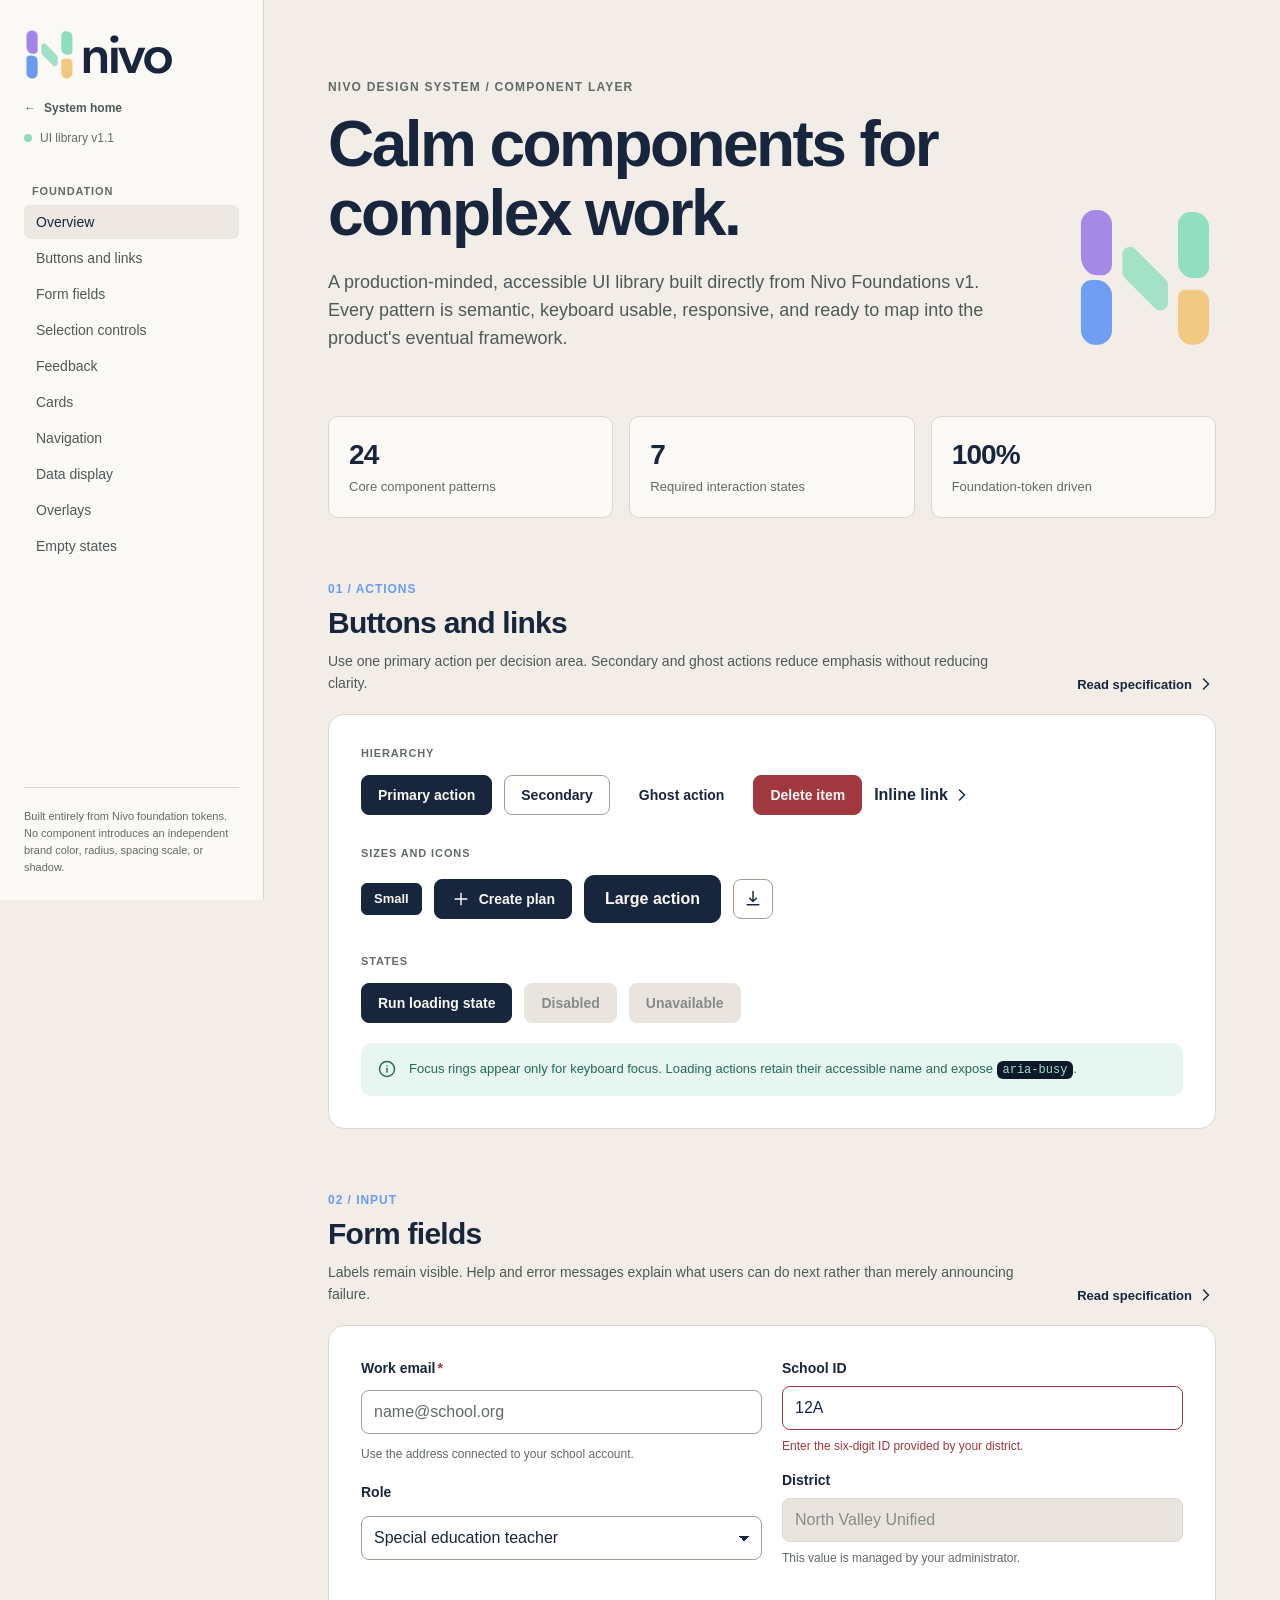
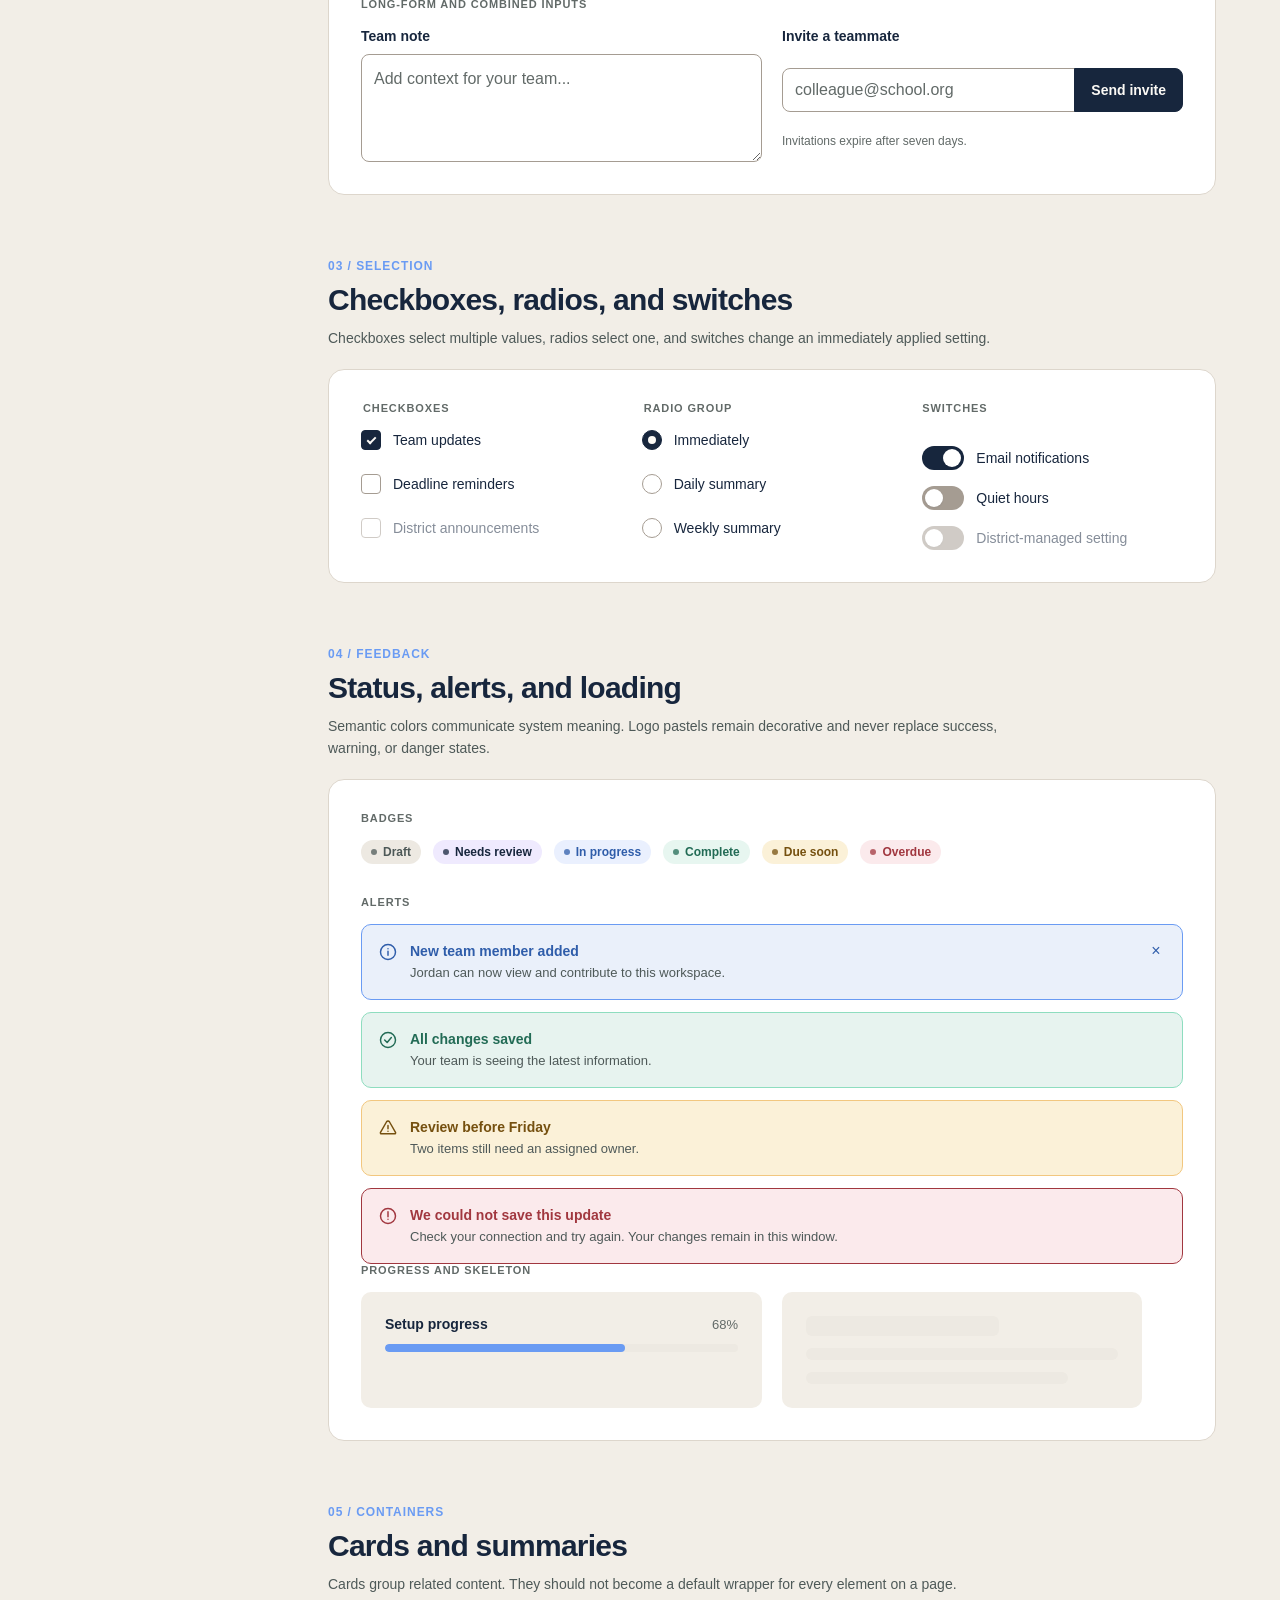
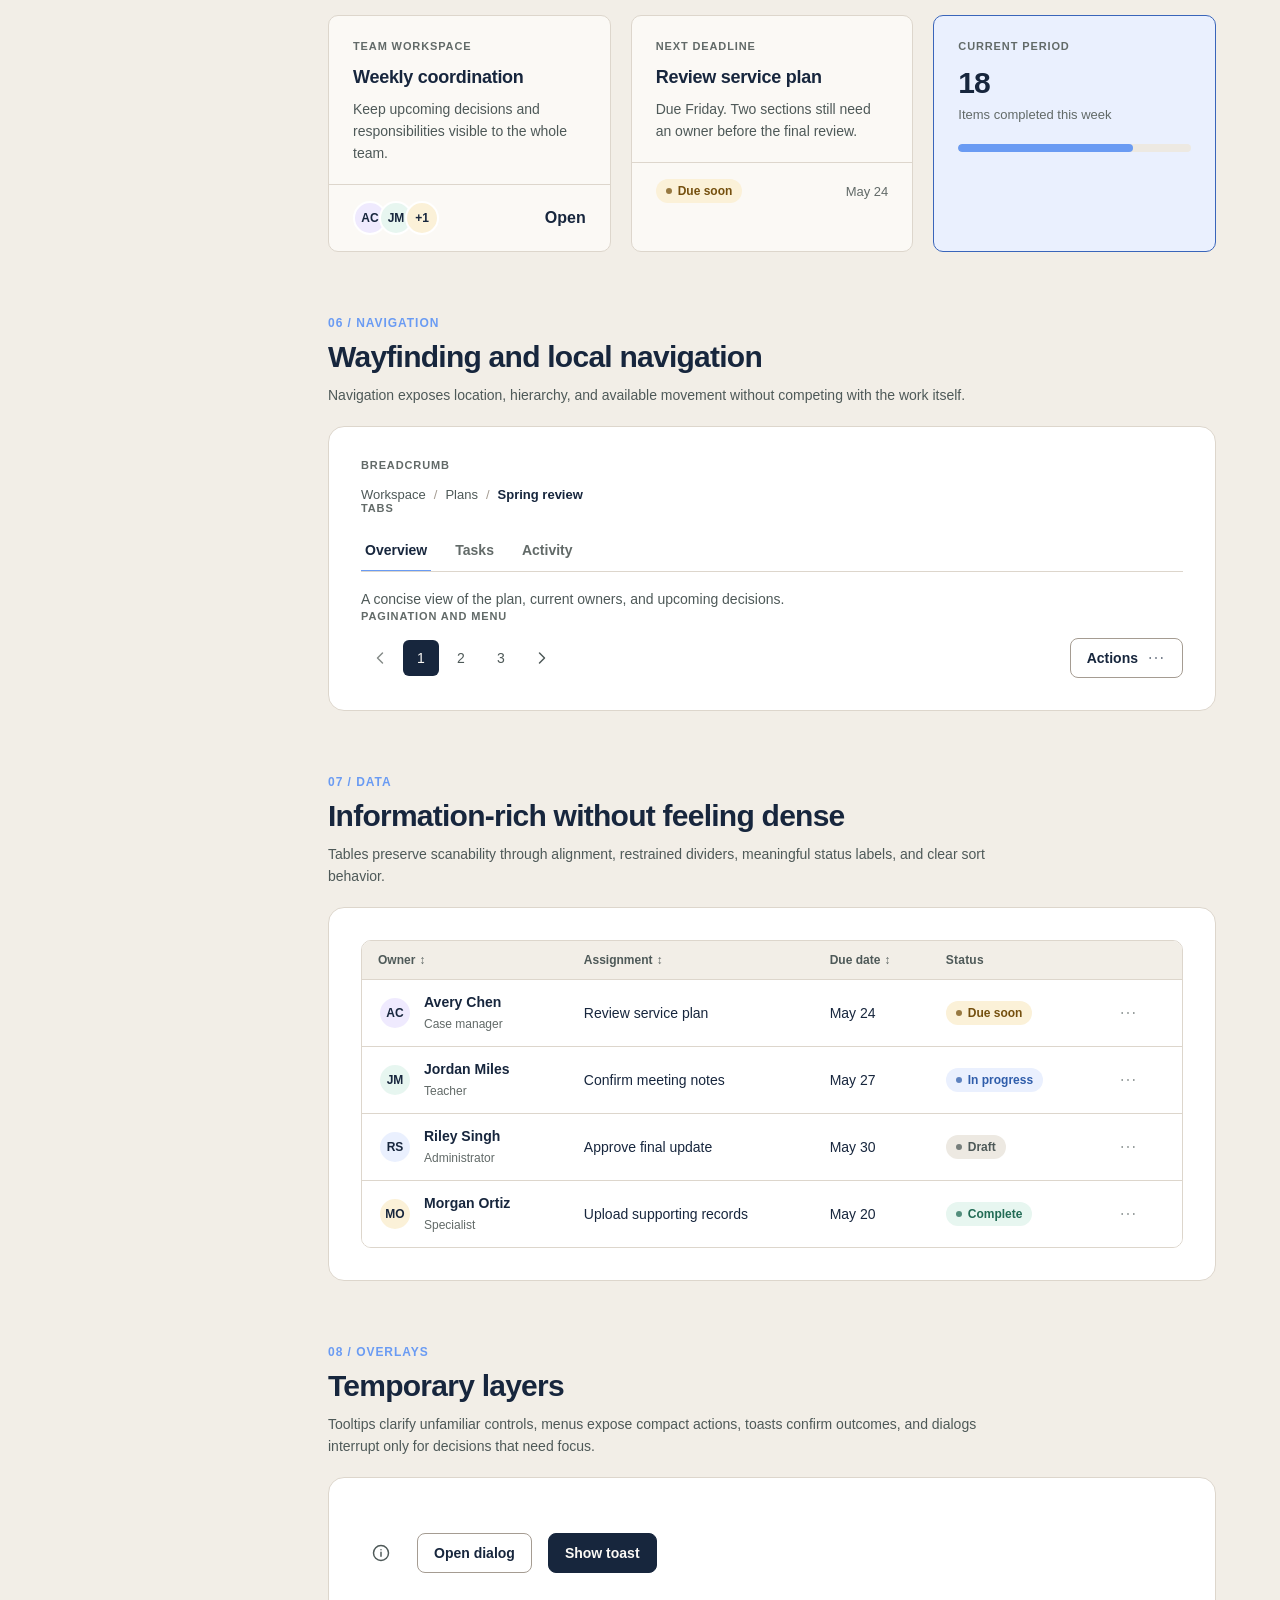
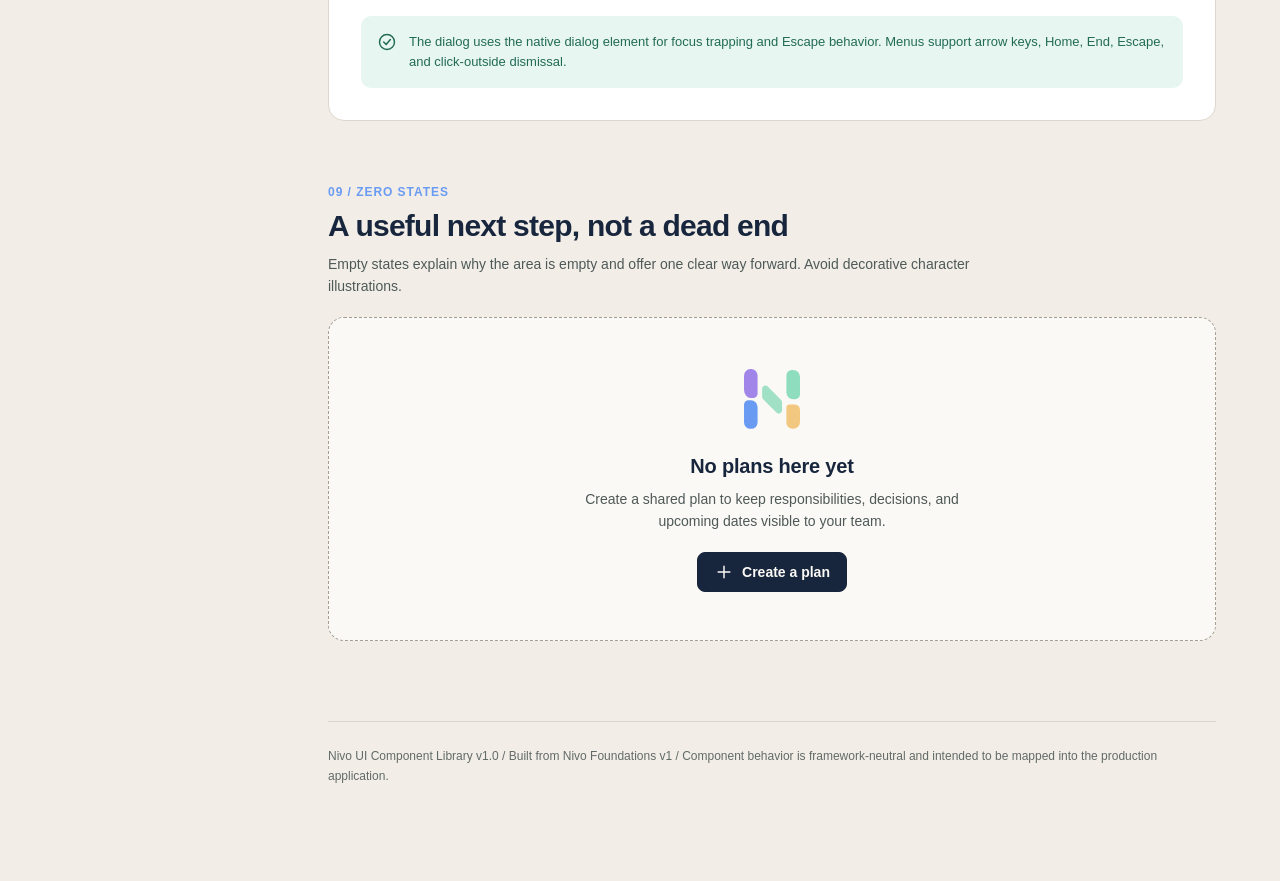
==== components/index.html @ 09515d45 "Launch Nivo design system v1.1" ====
<!doctype html>
<html lang="en">
<head>
  <meta charset="utf-8">
  <meta name="viewport" content="width=device-width, initial-scale=1">
  <meta name="description" content="Interactive Nivo UI component library built from the approved design-system foundations.">
  <title>Nivo UI Component Library v1.1</title>
  <link rel="stylesheet" href="../tokens/tokens.css">
  <link rel="stylesheet" href="nivo-components.css">
  <link rel="stylesheet" href="catalog.css">
</head>
<body>
  <a class="catalog-skip-link" href="#main-content">Skip to component catalog</a>

  <svg aria-hidden="true" width="0" height="0" style="position:absolute">
    <symbol id="icon-plus" viewBox="0 0 24 24"><path d="M12 5v14M5 12h14" fill="none" stroke="currentColor"/></symbol>
    <symbol id="icon-arrow-right" viewBox="0 0 24 24"><path d="m9 18 6-6-6-6" fill="none" stroke="currentColor"/></symbol>
    <symbol id="icon-check" viewBox="0 0 24 24"><path d="m5 12 4 4L19 6" fill="none" stroke="currentColor"/></symbol>
    <symbol id="icon-info" viewBox="0 0 24 24"><circle cx="12" cy="12" r="9" fill="none" stroke="currentColor"/><path d="M12 11v5M12 8h.01" fill="none" stroke="currentColor"/></symbol>
    <symbol id="icon-check-circle" viewBox="0 0 24 24"><circle cx="12" cy="12" r="9" fill="none" stroke="currentColor"/><path d="m8 12 3 3 5-6" fill="none" stroke="currentColor"/></symbol>
    <symbol id="icon-warning" viewBox="0 0 24 24"><path d="M10.3 4.5 3 17.2A1.2 1.2 0 0 0 4 19h16a1.2 1.2 0 0 0 1-1.8L13.7 4.5a2 2 0 0 0-3.4 0Z" fill="none" stroke="currentColor"/><path d="M12 9v4M12 16h.01" fill="none" stroke="currentColor"/></symbol>
    <symbol id="icon-danger" viewBox="0 0 24 24"><circle cx="12" cy="12" r="9" fill="none" stroke="currentColor"/><path d="M12 7v6M12 16h.01" fill="none" stroke="currentColor"/></symbol>
    <symbol id="icon-more" viewBox="0 0 24 24"><circle cx="5" cy="12" r="1" fill="currentColor"/><circle cx="12" cy="12" r="1" fill="currentColor"/><circle cx="19" cy="12" r="1" fill="currentColor"/></symbol>
    <symbol id="icon-left" viewBox="0 0 24 24"><path d="m15 18-6-6 6-6" fill="none" stroke="currentColor"/></symbol>
    <symbol id="icon-right" viewBox="0 0 24 24"><path d="m9 18 6-6-6-6" fill="none" stroke="currentColor"/></symbol>
    <symbol id="icon-download" viewBox="0 0 24 24"><path d="M12 3v12m0 0 4-4m-4 4-4-4M5 19h14" fill="none" stroke="currentColor"/></symbol>
  </svg>

  <div class="catalog-shell">
    <aside class="catalog-sidebar" aria-label="Component library navigation">
      <img class="catalog-logo" src="../brand/logo/nivo-logo-horizontal-color.svg" alt="Nivo">
      <a class="catalog-back" href="../index.html"><span aria-hidden="true">←</span> System home</a>
      <div class="catalog-version">UI library v1.1</div>

      <p class="catalog-nav-title">Foundation</p>
      <nav class="catalog-nav" aria-label="Catalog sections">
        <a href="#overview" aria-current="location">Overview</a>
        <a href="#buttons">Buttons and links</a>
        <a href="#forms">Form fields</a>
        <a href="#selection">Selection controls</a>
        <a href="#feedback">Feedback</a>
        <a href="#cards">Cards</a>
        <a href="#navigation">Navigation</a>
        <a href="#data">Data display</a>
        <a href="#overlays">Overlays</a>
        <a href="#empty-states">Empty states</a>
      </nav>

      <div class="catalog-sidebar-footer">
        Built entirely from Nivo foundation tokens. No component introduces an independent brand color, radius, spacing scale, or shadow.
      </div>
    </aside>

    <main class="catalog-main" id="main-content">
      <header class="catalog-hero" id="overview">
        <div>
          <p class="catalog-eyebrow">Nivo design system / Component layer</p>
          <h1 class="catalog-title">Calm components for complex work.</h1>
          <p class="catalog-lede">A production-minded, accessible UI library built directly from Nivo Foundations v1. Every pattern is semantic, keyboard usable, responsive, and ready to map into the product's eventual framework.</p>
        </div>
        <img class="catalog-hero-mark" src="../brand/logo/nivo-mark-color.svg" alt="">
      </header>

      <div class="catalog-summary" aria-label="Library summary">
        <div class="catalog-summary-card"><strong class="catalog-summary-value">24</strong><span class="catalog-summary-label">Core component patterns</span></div>
        <div class="catalog-summary-card"><strong class="catalog-summary-value">7</strong><span class="catalog-summary-label">Required interaction states</span></div>
        <div class="catalog-summary-card"><strong class="catalog-summary-value">100%</strong><span class="catalog-summary-label">Foundation-token driven</span></div>
      </div>

      <section class="catalog-section" id="buttons" aria-labelledby="buttons-title">
        <div class="catalog-section-header">
          <div>
            <p class="catalog-section-number">01 / ACTIONS</p>
            <h2 class="catalog-section-title" id="buttons-title">Buttons and links</h2>
            <p class="catalog-section-description">Use one primary action per decision area. Secondary and ghost actions reduce emphasis without reducing clarity.</p>
          </div>
          <a class="nivo-link catalog-spec-link" href="COMPONENTS.md#buttons">Read specification <svg aria-hidden="true"><use href="#icon-arrow-right"/></svg></a>
        </div>

        <div class="catalog-panel">
          <p class="catalog-demo-label">Hierarchy</p>
          <div class="catalog-row">
            <button class="nivo-button" type="button">Primary action</button>
            <button class="nivo-button nivo-button--secondary" type="button">Secondary</button>
            <button class="nivo-button nivo-button--ghost" type="button">Ghost action</button>
            <button class="nivo-button nivo-button--danger" type="button">Delete item</button>
            <a class="nivo-link" href="#buttons">Inline link <svg aria-hidden="true"><use href="#icon-arrow-right"/></svg></a>
          </div>

          <p class="catalog-demo-label">Sizes and icons</p>
          <div class="catalog-row">
            <button class="nivo-button nivo-button--sm" type="button">Small</button>
            <button class="nivo-button" type="button"><svg aria-hidden="true"><use href="#icon-plus"/></svg>Create plan</button>
            <button class="nivo-button nivo-button--lg" type="button">Large action</button>
            <button class="nivo-button nivo-button--secondary nivo-button--icon" type="button" aria-label="Download"><svg aria-hidden="true"><use href="#icon-download"/></svg></button>
          </div>

          <p class="catalog-demo-label">States</p>
          <div class="catalog-row">
            <button class="nivo-button" id="nivo-loading-demo" type="button">Run loading state</button>
            <button class="nivo-button" type="button" disabled>Disabled</button>
            <button class="nivo-button nivo-button--secondary" type="button" aria-disabled="true">Unavailable</button>
          </div>
          <div class="catalog-note">
            <svg aria-hidden="true"><use href="#icon-info"/></svg>
            <span>Focus rings appear only for keyboard focus. Loading actions retain their accessible name and expose <span class="catalog-code">aria-busy</span>.</span>
          </div>
        </div>
      </section>

      <section class="catalog-section" id="forms" aria-labelledby="forms-title">
        <div class="catalog-section-header">
          <div>
            <p class="catalog-section-number">02 / INPUT</p>
            <h2 class="catalog-section-title" id="forms-title">Form fields</h2>
            <p class="catalog-section-description">Labels remain visible. Help and error messages explain what users can do next rather than merely announcing failure.</p>
          </div>
          <a class="nivo-link catalog-spec-link" href="COMPONENTS.md#form-fields">Read specification <svg aria-hidden="true"><use href="#icon-arrow-right"/></svg></a>
        </div>

        <div class="catalog-panel">
          <div class="catalog-grid">
            <div class="catalog-stack catalog-form-sample">
              <div class="nivo-field">
                <label class="nivo-field__label" for="demo-email">Work email<span class="nivo-field__required" aria-hidden="true">*</span></label>
                <input class="nivo-input" id="demo-email" type="email" placeholder="name@school.org" aria-describedby="demo-email-help" required>
                <p class="nivo-field__help" id="demo-email-help">Use the address connected to your school account.</p>
              </div>
              <div class="nivo-field">
                <label class="nivo-field__label" for="demo-role">Role</label>
                <select class="nivo-select" id="demo-role">
                  <option>Special education teacher</option>
                  <option>Case manager</option>
                  <option>School administrator</option>
                </select>
              </div>
            </div>

            <div class="catalog-stack catalog-form-sample">
              <div class="nivo-field">
                <label class="nivo-field__label" for="demo-invalid">School ID</label>
                <input class="nivo-input" id="demo-invalid" value="12A" aria-invalid="true" aria-describedby="demo-invalid-error">
                <p class="nivo-field__error" id="demo-invalid-error">Enter the six-digit ID provided by your district.</p>
              </div>
              <div class="nivo-field">
                <label class="nivo-field__label" for="demo-disabled">District</label>
                <input class="nivo-input" id="demo-disabled" value="North Valley Unified" disabled>
                <p class="nivo-field__help">This value is managed by your administrator.</p>
              </div>
            </div>
          </div>

          <p class="catalog-demo-label">Long-form and combined inputs</p>
          <div class="catalog-grid">
            <div class="nivo-field">
              <label class="nivo-field__label" for="demo-notes">Team note</label>
              <textarea class="nivo-textarea" id="demo-notes" placeholder="Add context for your team..."></textarea>
            </div>
            <div class="nivo-field">
              <label class="nivo-field__label" for="demo-invite">Invite a teammate</label>
              <div class="nivo-input-group">
                <input class="nivo-input" id="demo-invite" type="email" placeholder="colleague@school.org">
                <button class="nivo-button" type="button">Send invite</button>
              </div>
              <p class="nivo-field__help">Invitations expire after seven days.</p>
            </div>
          </div>
        </div>
      </section>

      <section class="catalog-section" id="selection" aria-labelledby="selection-title">
        <div class="catalog-section-header">
          <div>
            <p class="catalog-section-number">03 / SELECTION</p>
            <h2 class="catalog-section-title" id="selection-title">Checkboxes, radios, and switches</h2>
            <p class="catalog-section-description">Checkboxes select multiple values, radios select one, and switches change an immediately applied setting.</p>
          </div>
        </div>

        <div class="catalog-panel">
          <div class="catalog-grid catalog-grid--three">
            <fieldset class="catalog-stack" style="border:0;padding:0;margin:0">
              <legend class="catalog-demo-label">Checkboxes</legend>
              <div class="nivo-choice-list">
                <label class="nivo-check"><input type="checkbox" checked><span class="nivo-check__control" aria-hidden="true"></span><span>Team updates</span></label>
                <label class="nivo-check"><input type="checkbox"><span class="nivo-check__control" aria-hidden="true"></span><span>Deadline reminders</span></label>
                <label class="nivo-check"><input type="checkbox" disabled><span class="nivo-check__control" aria-hidden="true"></span><span>District announcements</span></label>
              </div>
            </fieldset>
            <fieldset class="catalog-stack" style="border:0;padding:0;margin:0">
              <legend class="catalog-demo-label">Radio group</legend>
              <div class="nivo-choice-list">
                <label class="nivo-radio"><input type="radio" name="demo-frequency" checked><span class="nivo-radio__control" aria-hidden="true"></span><span>Immediately</span></label>
                <label class="nivo-radio"><input type="radio" name="demo-frequency"><span class="nivo-radio__control" aria-hidden="true"></span><span>Daily summary</span></label>
                <label class="nivo-radio"><input type="radio" name="demo-frequency"><span class="nivo-radio__control" aria-hidden="true"></span><span>Weekly summary</span></label>
              </div>
            </fieldset>
            <div class="catalog-stack">
              <p class="catalog-demo-label">Switches</p>
              <label class="nivo-switch"><input type="checkbox" checked><span class="nivo-switch__control" aria-hidden="true"></span><span>Email notifications</span></label>
              <label class="nivo-switch"><input type="checkbox"><span class="nivo-switch__control" aria-hidden="true"></span><span>Quiet hours</span></label>
              <label class="nivo-switch"><input type="checkbox" disabled><span class="nivo-switch__control" aria-hidden="true"></span><span>District-managed setting</span></label>
            </div>
          </div>
        </div>
      </section>

      <section class="catalog-section" id="feedback" aria-labelledby="feedback-title">
        <div class="catalog-section-header">
          <div>
            <p class="catalog-section-number">04 / FEEDBACK</p>
            <h2 class="catalog-section-title" id="feedback-title">Status, alerts, and loading</h2>
            <p class="catalog-section-description">Semantic colors communicate system meaning. Logo pastels remain decorative and never replace success, warning, or danger states.</p>
          </div>
        </div>

        <div class="catalog-panel">
          <p class="catalog-demo-label">Badges</p>
          <div class="catalog-row">
            <span class="nivo-badge">Draft</span>
            <span class="nivo-badge nivo-badge--lavender">Needs review</span>
            <span class="nivo-badge nivo-badge--blue">In progress</span>
            <span class="nivo-badge nivo-badge--mint">Complete</span>
            <span class="nivo-badge nivo-badge--yellow">Due soon</span>
            <span class="nivo-badge nivo-badge--danger">Overdue</span>
          </div>

          <p class="catalog-demo-label">Alerts</p>
          <div class="catalog-alerts">
            <div class="nivo-alert" data-dismissible-alert>
              <svg class="nivo-alert__icon" aria-hidden="true"><use href="#icon-info"/></svg>
              <div class="nivo-alert__content"><p class="nivo-alert__title">New team member added</p><p class="nivo-alert__message">Jordan can now view and contribute to this workspace.</p></div>
              <button class="nivo-alert-dismiss" type="button" aria-label="Dismiss information alert">×</button>
            </div>
            <div class="nivo-alert nivo-alert--success"><svg class="nivo-alert__icon" aria-hidden="true"><use href="#icon-check-circle"/></svg><div class="nivo-alert__content"><p class="nivo-alert__title">All changes saved</p><p class="nivo-alert__message">Your team is seeing the latest information.</p></div></div>
            <div class="nivo-alert nivo-alert--warning"><svg class="nivo-alert__icon" aria-hidden="true"><use href="#icon-warning"/></svg><div class="nivo-alert__content"><p class="nivo-alert__title">Review before Friday</p><p class="nivo-alert__message">Two items still need an assigned owner.</p></div></div>
            <div class="nivo-alert nivo-alert--danger"><svg class="nivo-alert__icon" aria-hidden="true"><use href="#icon-danger"/></svg><div class="nivo-alert__content"><p class="nivo-alert__title">We could not save this update</p><p class="nivo-alert__message">Check your connection and try again. Your changes remain in this window.</p></div></div>
          </div>

          <p class="catalog-demo-label">Progress and skeleton</p>
          <div class="catalog-grid">
            <div class="catalog-demo-surface">
              <div class="catalog-row" style="justify-content:space-between;margin-bottom:12px"><strong style="font-size:14px">Setup progress</strong><span style="font-size:13px;color:var(--nivo-text-muted)">68%</span></div>
              <div class="nivo-progress" role="progressbar" aria-label="Setup progress" aria-valuemin="0" aria-valuemax="100" aria-valuenow="68"><div class="nivo-progress__bar" style="width:68%"></div></div>
            </div>
            <div class="catalog-demo-surface catalog-loading-card" aria-label="Loading content" aria-busy="true">
              <span class="nivo-skeleton"></span><span class="nivo-skeleton"></span><span class="nivo-skeleton"></span>
            </div>
          </div>
        </div>
      </section>

      <section class="catalog-section" id="cards" aria-labelledby="cards-title">
        <div class="catalog-section-header">
          <div>
            <p class="catalog-section-number">05 / CONTAINERS</p>
            <h2 class="catalog-section-title" id="cards-title">Cards and summaries</h2>
            <p class="catalog-section-description">Cards group related content. They should not become a default wrapper for every element on a page.</p>
          </div>
        </div>

        <div class="catalog-grid catalog-grid--three">
          <article class="nivo-card">
            <p class="nivo-card__eyebrow">Team workspace</p>
            <h3 class="nivo-card__title">Weekly coordination</h3>
            <p class="nivo-card__body">Keep upcoming decisions and responsibilities visible to the whole team.</p>
            <div class="nivo-card__footer"><div class="nivo-avatar-group" aria-label="Three team members"><span class="nivo-avatar">AC</span><span class="nivo-avatar" style="background:var(--nivo-brand-mint-soft)">JM</span><span class="nivo-avatar" style="background:var(--nivo-brand-yellow-soft)">+1</span></div><a class="nivo-link" href="#cards">Open</a></div>
          </article>
          <a class="nivo-card nivo-card--interactive catalog-card-link" href="#cards">
            <p class="nivo-card__eyebrow">Next deadline</p>
            <h3 class="nivo-card__title">Review service plan</h3>
            <p class="nivo-card__body">Due Friday. Two sections still need an owner before the final review.</p>
            <div class="nivo-card__footer"><span class="nivo-badge nivo-badge--yellow">Due soon</span><span style="font-size:13px;color:var(--nivo-text-muted)">May 24</span></div>
          </a>
          <article class="nivo-card nivo-card--selected">
            <p class="nivo-card__eyebrow">Current period</p>
            <div class="nivo-stat"><strong class="nivo-stat__value">18</strong><span class="nivo-stat__label">Items completed this week</span></div>
            <div style="margin-top:20px"><div class="nivo-progress" role="progressbar" aria-label="Weekly completion" aria-valuemin="0" aria-valuemax="24" aria-valuenow="18"><div class="nivo-progress__bar" style="width:75%"></div></div></div>
          </article>
        </div>
      </section>

      <section class="catalog-section" id="navigation" aria-labelledby="navigation-title">
        <div class="catalog-section-header">
          <div>
            <p class="catalog-section-number">06 / NAVIGATION</p>
            <h2 class="catalog-section-title" id="navigation-title">Wayfinding and local navigation</h2>
            <p class="catalog-section-description">Navigation exposes location, hierarchy, and available movement without competing with the work itself.</p>
          </div>
        </div>

        <div class="catalog-panel">
          <p class="catalog-demo-label">Breadcrumb</p>
          <nav aria-label="Breadcrumb">
            <ol class="nivo-breadcrumb"><li><a href="#navigation">Workspace</a></li><li class="nivo-breadcrumb__separator" aria-hidden="true">/</li><li><a href="#navigation">Plans</a></li><li class="nivo-breadcrumb__separator" aria-hidden="true">/</li><li aria-current="page">Spring review</li></ol>
          </nav>

          <p class="catalog-demo-label">Tabs</p>
          <div class="nivo-tabs" role="tablist" aria-label="Plan sections">
            <button class="nivo-tab" id="tab-overview" role="tab" aria-selected="true" aria-controls="panel-overview">Overview</button>
            <button class="nivo-tab" id="tab-tasks" role="tab" aria-selected="false" aria-controls="panel-tasks" tabindex="-1">Tasks</button>
            <button class="nivo-tab" id="tab-activity" role="tab" aria-selected="false" aria-controls="panel-activity" tabindex="-1">Activity</button>
          </div>
          <div class="nivo-tab-panel" id="panel-overview" role="tabpanel" aria-labelledby="tab-overview"><p class="catalog-tab-content">A concise view of the plan, current owners, and upcoming decisions.</p></div>
          <div class="nivo-tab-panel" id="panel-tasks" role="tabpanel" aria-labelledby="tab-tasks" hidden><p class="catalog-tab-content">Assigned work remains available without crowding the overview.</p></div>
          <div class="nivo-tab-panel" id="panel-activity" role="tabpanel" aria-labelledby="tab-activity" hidden><p class="catalog-tab-content">Recent changes appear in a readable chronological stream.</p></div>

          <p class="catalog-demo-label">Pagination and menu</p>
          <div class="catalog-row" style="justify-content:space-between">
            <nav class="nivo-pagination" aria-label="Results pages">
              <button class="nivo-page-button" type="button" aria-label="Previous page" disabled><svg width="18" height="18" aria-hidden="true"><use href="#icon-left"/></svg></button>
              <button class="nivo-page-button" type="button" data-page="1" aria-current="page">1</button>
              <button class="nivo-page-button" type="button" data-page="2">2</button>
              <button class="nivo-page-button" type="button" data-page="3">3</button>
              <button class="nivo-page-button" type="button" aria-label="Next page"><svg width="18" height="18" aria-hidden="true"><use href="#icon-right"/></svg></button>
            </nav>
            <div class="nivo-dropdown" data-dropdown>
              <button class="nivo-button nivo-button--secondary" type="button" data-dropdown-trigger aria-haspopup="menu" aria-expanded="false">Actions <svg aria-hidden="true"><use href="#icon-more"/></svg></button>
              <div class="nivo-menu" role="menu" hidden>
                <button class="nivo-menu-item" type="button" role="menuitem">Duplicate plan</button>
                <button class="nivo-menu-item" type="button" role="menuitem">Export summary</button>
                <div class="nivo-menu-separator" role="separator"></div>
                <button class="nivo-menu-item nivo-menu-item--danger" type="button" role="menuitem">Archive plan</button>
              </div>
            </div>
          </div>
        </div>
      </section>

      <section class="catalog-section" id="data" aria-labelledby="data-title">
        <div class="catalog-section-header">
          <div>
            <p class="catalog-section-number">07 / DATA</p>
            <h2 class="catalog-section-title" id="data-title">Information-rich without feeling dense</h2>
            <p class="catalog-section-description">Tables preserve scanability through alignment, restrained dividers, meaningful status labels, and clear sort behavior.</p>
          </div>
        </div>

        <div class="catalog-panel">
          <div class="nivo-table-wrap">
            <table class="nivo-table">
              <caption class="catalog-visually-hidden">Team assignments and due dates</caption>
              <thead><tr><th scope="col" aria-sort="none"><button class="nivo-sort-button" type="button">Owner</button></th><th scope="col" aria-sort="none"><button class="nivo-sort-button" type="button">Assignment</button></th><th scope="col" aria-sort="none"><button class="nivo-sort-button" type="button">Due date</button></th><th scope="col">Status</th><th scope="col"><span class="catalog-visually-hidden">Actions</span></th></tr></thead>
              <tbody>
                <tr><td><div class="catalog-table-person"><span class="nivo-avatar">AC</span><span><span class="catalog-person-name">Avery Chen</span><span class="catalog-person-meta">Case manager</span></span></div></td><td>Review service plan</td><td data-sort-value="2026-05-24">May 24</td><td><span class="nivo-badge nivo-badge--yellow">Due soon</span></td><td><button class="nivo-icon-button" type="button" aria-label="Actions for Avery Chen"><svg aria-hidden="true"><use href="#icon-more"/></svg></button></td></tr>
                <tr><td><div class="catalog-table-person"><span class="nivo-avatar" style="background:var(--nivo-brand-mint-soft)">JM</span><span><span class="catalog-person-name">Jordan Miles</span><span class="catalog-person-meta">Teacher</span></span></div></td><td>Confirm meeting notes</td><td data-sort-value="2026-05-27">May 27</td><td><span class="nivo-badge nivo-badge--blue">In progress</span></td><td><button class="nivo-icon-button" type="button" aria-label="Actions for Jordan Miles"><svg aria-hidden="true"><use href="#icon-more"/></svg></button></td></tr>
                <tr><td><div class="catalog-table-person"><span class="nivo-avatar" style="background:var(--nivo-brand-blue-soft)">RS</span><span><span class="catalog-person-name">Riley Singh</span><span class="catalog-person-meta">Administrator</span></span></div></td><td>Approve final update</td><td data-sort-value="2026-05-30">May 30</td><td><span class="nivo-badge">Draft</span></td><td><button class="nivo-icon-button" type="button" aria-label="Actions for Riley Singh"><svg aria-hidden="true"><use href="#icon-more"/></svg></button></td></tr>
                <tr><td><div class="catalog-table-person"><span class="nivo-avatar" style="background:var(--nivo-brand-yellow-soft)">MO</span><span><span class="catalog-person-name">Morgan Ortiz</span><span class="catalog-person-meta">Specialist</span></span></div></td><td>Upload supporting records</td><td data-sort-value="2026-05-20">May 20</td><td><span class="nivo-badge nivo-badge--mint">Complete</span></td><td><button class="nivo-icon-button" type="button" aria-label="Actions for Morgan Ortiz"><svg aria-hidden="true"><use href="#icon-more"/></svg></button></td></tr>
              </tbody>
            </table>
          </div>
        </div>
      </section>

      <section class="catalog-section" id="overlays" aria-labelledby="overlays-title">
        <div class="catalog-section-header">
          <div>
            <p class="catalog-section-number">08 / OVERLAYS</p>
            <h2 class="catalog-section-title" id="overlays-title">Temporary layers</h2>
            <p class="catalog-section-description">Tooltips clarify unfamiliar controls, menus expose compact actions, toasts confirm outcomes, and dialogs interrupt only for decisions that need focus.</p>
          </div>
        </div>

        <div class="catalog-panel">
          <div class="catalog-overlay-demo">
            <button class="nivo-icon-button nivo-tooltip-trigger" type="button" data-tooltip="More information" aria-label="More information"><svg aria-hidden="true"><use href="#icon-info"/></svg></button>
            <button class="nivo-button nivo-button--secondary" type="button" data-open-dialog="nivo-demo-dialog">Open dialog</button>
            <button class="nivo-button" type="button" data-show-toast>Show toast</button>
          </div>
          <div class="catalog-note">
            <svg aria-hidden="true"><use href="#icon-check-circle"/></svg>
            <span>The dialog uses the native dialog element for focus trapping and Escape behavior. Menus support arrow keys, Home, End, Escape, and click-outside dismissal.</span>
          </div>
        </div>
      </section>

      <section class="catalog-section" id="empty-states" aria-labelledby="empty-title">
        <div class="catalog-section-header">
          <div>
            <p class="catalog-section-number">09 / ZERO STATES</p>
            <h2 class="catalog-section-title" id="empty-title">A useful next step, not a dead end</h2>
            <p class="catalog-section-description">Empty states explain why the area is empty and offer one clear way forward. Avoid decorative character illustrations.</p>
          </div>
        </div>

        <div class="nivo-empty-state">
          <img class="nivo-empty-state__mark" src="../brand/logo/nivo-mark-color.svg" alt="">
          <h3 class="nivo-empty-state__title">No plans here yet</h3>
          <p class="nivo-empty-state__body">Create a shared plan to keep responsibilities, decisions, and upcoming dates visible to your team.</p>
          <button class="nivo-button" type="button"><svg aria-hidden="true"><use href="#icon-plus"/></svg>Create a plan</button>
        </div>
      </section>

      <footer class="catalog-footer">
        Nivo UI Component Library v1.0 / Built from Nivo Foundations v1 / Component behavior is framework-neutral and intended to be mapped into the production application.
      </footer>
    </main>
  </div>

  <dialog class="nivo-dialog" id="nivo-demo-dialog" aria-labelledby="demo-dialog-title">
    <div class="nivo-dialog__header">
      <h2 class="nivo-dialog__title" id="demo-dialog-title">Confirm team access</h2>
      <button class="nivo-dialog-close" type="button" data-close-dialog aria-label="Close dialog">×</button>
    </div>
    <div class="nivo-dialog__body"><p>Jordan will be able to view this workspace, contribute updates, and receive team notifications.</p></div>
    <div class="nivo-dialog__footer"><button class="nivo-button nivo-button--ghost" type="button" data-close-dialog>Cancel</button><button class="nivo-button" type="button" value="confirm" data-close-dialog>Confirm access</button></div>
  </dialog>

  <div class="nivo-toast-region" aria-live="polite" aria-atomic="true"></div>
  <script src="nivo-components.js" defer></script>
</body>
</html>
---- tokens/tokens.css ----
:root {
  --nivo-brand-navy: #17263d;
  --nivo-brand-lavender: #a285e8;
  --nivo-brand-lavender-soft: #efeafe;
  --nivo-brand-blue: #6a9bf3;
  --nivo-brand-blue-soft: #eaf0fe;
  --nivo-brand-mint-diagonal: #a0e1c6;
  --nivo-brand-mint-right: #8eddbf;
  --nivo-brand-mint-soft: #e7f6f0;
  --nivo-brand-yellow: #f2c77f;
  --nivo-brand-yellow-soft: #fbf1d8;

  --nivo-background-canvas: #f2eee7;
  --nivo-background-canvas-strong: #ede9e2;
  --nivo-surface-base: #fbf9f5;
  --nivo-surface-elevated: #ffffff;
  --nivo-surface-disabled: #e9e4dd;

  --nivo-text-primary: #17263d;
  --nivo-text-secondary: #4e5958;
  --nivo-text-muted: #626a68;
  --nivo-text-inverse: #fbf9f5;
  --nivo-text-disabled: #858b88;

  --nivo-border-subtle: #ddd6cc;
  --nivo-border-strong: #a59c92;
  --nivo-overlay-backdrop: rgba(13, 24, 40, 0.48);

  --nivo-interactive-primary: #17263d;
  --nivo-interactive-primary-hover: #223753;
  --nivo-interactive-primary-pressed: #0d1828;
  --nivo-focus-ring: #3a65ba;

  --nivo-success: #226b55;
  --nivo-success-background: #e7f3ef;
  --nivo-warning: #75500f;
  --nivo-warning-background: #fbf1d8;
  --nivo-danger: #a1373f;
  --nivo-danger-background: #fbeaec;
  --nivo-info: #2f5daa;
  --nivo-info-background: #eaf0fa;

  --nivo-font-sans: Inter, "Avenir Next", Avenir, Helvetica, Arial, sans-serif;
  --nivo-weight-regular: 400;
  --nivo-weight-medium: 500;
  --nivo-weight-semibold: 600;

  --nivo-space-0: 0;
  --nivo-space-1: 4px;
  --nivo-space-2: 8px;
  --nivo-space-3: 12px;
  --nivo-space-4: 16px;
  --nivo-space-5: 20px;
  --nivo-space-6: 24px;
  --nivo-space-8: 32px;
  --nivo-space-10: 40px;
  --nivo-space-12: 48px;
  --nivo-space-16: 64px;
  --nivo-space-20: 80px;
  --nivo-space-24: 96px;
  --nivo-space-32: 128px;

  --nivo-radius-xs: 4px;
  --nivo-radius-sm: 6px;
  --nivo-radius-md: 8px;
  --nivo-radius-lg: 10px;
  --nivo-radius-xl: 16px;
  --nivo-radius-2xl: 24px;
  --nivo-radius-pill: 999px;

  --nivo-shadow-sm: 0 1px 2px rgba(23, 38, 61, 0.08);
  --nivo-shadow-md: 0 8px 24px rgba(23, 38, 61, 0.1);
  --nivo-shadow-lg: 0 18px 48px rgba(23, 38, 61, 0.12);

  --nivo-duration-fast: 120ms;
  --nivo-duration-standard: 180ms;
  --nivo-duration-deliberate: 280ms;
  --nivo-easing-standard: cubic-bezier(0.2, 0, 0, 1);
  --nivo-easing-entrance: cubic-bezier(0.16, 1, 0.3, 1);
}
---- components/nivo-components.css ----
/* Nivo UI Components v1
   Requires ../tokens/tokens.css. Component styles contain no independent brand palette. */

*,
*::before,
*::after {
  box-sizing: border-box;
}

.nivo-button,
.nivo-input,
.nivo-select,
.nivo-textarea,
.nivo-checkbox,
.nivo-radio,
.nivo-switch,
.nivo-tabs,
.nivo-menu,
.nivo-dialog {
  font-family: var(--nivo-font-sans);
}

.nivo-button {
  --button-height: 40px;
  appearance: none;
  align-items: center;
  background: var(--nivo-interactive-primary);
  border: 1px solid var(--nivo-interactive-primary);
  border-radius: var(--nivo-radius-md);
  color: var(--nivo-text-inverse);
  cursor: pointer;
  display: inline-flex;
  font-size: 14px;
  font-weight: var(--nivo-weight-semibold);
  gap: var(--nivo-space-2);
  height: var(--button-height);
  justify-content: center;
  line-height: 20px;
  padding: 0 var(--nivo-space-4);
  text-decoration: none;
  transition: background var(--nivo-duration-fast) var(--nivo-easing-standard),
    border-color var(--nivo-duration-fast) var(--nivo-easing-standard),
    box-shadow var(--nivo-duration-fast) var(--nivo-easing-standard),
    transform var(--nivo-duration-fast) var(--nivo-easing-standard);
  user-select: none;
  white-space: nowrap;
}

.nivo-button:hover:not(:disabled, [aria-disabled="true"]) {
  background: var(--nivo-interactive-primary-hover);
  border-color: var(--nivo-interactive-primary-hover);
}

.nivo-button:active:not(:disabled, [aria-disabled="true"]) {
  background: var(--nivo-interactive-primary-pressed);
  border-color: var(--nivo-interactive-primary-pressed);
  transform: translateY(1px);
}

.nivo-button:focus-visible,
.nivo-icon-button:focus-visible,
.nivo-page-button:focus-visible,
.nivo-tab:focus-visible,
.nivo-menu-item:focus-visible,
.nivo-link:focus-visible,
.nivo-alert-dismiss:focus-visible,
.nivo-dialog-close:focus-visible {
  outline: 2px solid var(--nivo-focus-ring);
  outline-offset: 2px;
}

.nivo-button:disabled,
.nivo-button[aria-disabled="true"] {
  background: var(--nivo-surface-disabled);
  border-color: var(--nivo-surface-disabled);
  color: var(--nivo-text-disabled);
  cursor: not-allowed;
  transform: none;
}

.nivo-button--secondary {
  background: var(--nivo-surface-elevated);
  border-color: var(--nivo-border-strong);
  color: var(--nivo-text-primary);
}

.nivo-button--secondary:hover:not(:disabled, [aria-disabled="true"]) {
  background: var(--nivo-background-canvas);
  border-color: var(--nivo-text-secondary);
}

.nivo-button--secondary:active:not(:disabled, [aria-disabled="true"]) {
  background: var(--nivo-background-canvas-strong);
  border-color: var(--nivo-text-primary);
}

.nivo-button--ghost {
  background: transparent;
  border-color: transparent;
  color: var(--nivo-text-primary);
}

.nivo-button--ghost:hover:not(:disabled, [aria-disabled="true"]) {
  background: var(--nivo-background-canvas-strong);
  border-color: transparent;
}

.nivo-button--ghost:active:not(:disabled, [aria-disabled="true"]) {
  background: var(--nivo-border-subtle);
  border-color: transparent;
}

.nivo-button--danger {
  background: var(--nivo-danger);
  border-color: var(--nivo-danger);
}

.nivo-button--danger:hover:not(:disabled, [aria-disabled="true"]) {
  filter: brightness(0.9);
}

.nivo-button--sm {
  --button-height: 32px;
  border-radius: var(--nivo-radius-sm);
  font-size: 13px;
  padding-inline: var(--nivo-space-3);
}

.nivo-button--lg {
  --button-height: 48px;
  border-radius: var(--nivo-radius-lg);
  font-size: 16px;
  padding-inline: var(--nivo-space-5);
}

.nivo-button--icon,
.nivo-icon-button {
  padding: 0;
  width: var(--button-height, 40px);
}

.nivo-icon-button {
  align-items: center;
  appearance: none;
  background: transparent;
  border: 1px solid transparent;
  border-radius: var(--nivo-radius-md);
  color: var(--nivo-text-secondary);
  cursor: pointer;
  display: inline-flex;
  height: 40px;
  justify-content: center;
  transition: background var(--nivo-duration-fast) var(--nivo-easing-standard),
    color var(--nivo-duration-fast) var(--nivo-easing-standard);
  width: 40px;
}

.nivo-icon-button:hover {
  background: var(--nivo-background-canvas-strong);
  color: var(--nivo-text-primary);
}

.nivo-button svg,
.nivo-icon-button svg,
.nivo-link svg,
.nivo-page-button svg {
  flex: none;
  height: 20px;
  stroke-linecap: round;
  stroke-linejoin: round;
  stroke-width: 1.75;
  width: 20px;
}

.nivo-button__spinner {
  animation: nivo-spin 0.75s linear infinite;
  border: 2px solid currentColor;
  border-right-color: transparent;
  border-radius: 50%;
  height: 16px;
  opacity: 0.85;
  width: 16px;
}

@keyframes nivo-spin {
  to { transform: rotate(360deg); }
}

.nivo-link {
  align-items: center;
  color: var(--nivo-interactive-primary);
  display: inline-flex;
  font-family: var(--nivo-font-sans);
  font-size: inherit;
  font-weight: var(--nivo-weight-semibold);
  gap: var(--nivo-space-1);
  text-decoration: underline;
  text-decoration-color: transparent;
  text-underline-offset: 3px;
  transition: text-decoration-color var(--nivo-duration-fast) var(--nivo-easing-standard);
}

.nivo-link:hover {
  text-decoration-color: currentColor;
}

.nivo-field {
  display: grid;
  font-family: var(--nivo-font-sans);
  gap: var(--nivo-space-2);
  min-width: 0;
}

.nivo-field__label {
  color: var(--nivo-text-primary);
  font-size: 14px;
  font-weight: var(--nivo-weight-semibold);
  line-height: 20px;
}

.nivo-field__required {
  color: var(--nivo-danger);
  margin-inline-start: 2px;
}

.nivo-field__help,
.nivo-field__error {
  color: var(--nivo-text-muted);
  font-size: 12px;
  line-height: 16px;
  margin: 0;
}

.nivo-field__error {
  color: var(--nivo-danger);
}

.nivo-input,
.nivo-select,
.nivo-textarea {
  appearance: none;
  background-color: var(--nivo-surface-elevated);
  border: 1px solid var(--nivo-border-strong);
  border-radius: var(--nivo-radius-md);
  color: var(--nivo-text-primary);
  font-size: 16px;
  line-height: 24px;
  outline: none;
  transition: border-color var(--nivo-duration-fast) var(--nivo-easing-standard),
    box-shadow var(--nivo-duration-fast) var(--nivo-easing-standard);
  width: 100%;
}

.nivo-input,
.nivo-select {
  height: 44px;
  padding: 0 var(--nivo-space-3);
}

.nivo-textarea {
  min-height: 108px;
  padding: var(--nivo-space-3);
  resize: vertical;
}

.nivo-select {
  background-image:
    linear-gradient(45deg, transparent 50%, var(--nivo-text-primary) 50%),
    linear-gradient(135deg, var(--nivo-text-primary) 50%, transparent 50%);
  background-position:
    calc(100% - 17px) 19px,
    calc(100% - 12px) 19px;
  background-repeat: no-repeat;
  background-size: 5px 5px, 5px 5px;
  padding-right: 42px;
}

.nivo-input::placeholder,
.nivo-textarea::placeholder {
  color: var(--nivo-text-muted);
  opacity: 1;
}

.nivo-input:hover:not(:disabled),
.nivo-select:hover:not(:disabled),
.nivo-textarea:hover:not(:disabled) {
  border-color: var(--nivo-text-secondary);
}

.nivo-input:focus,
.nivo-select:focus,
.nivo-textarea:focus {
  border-color: var(--nivo-focus-ring);
  box-shadow: 0 0 0 2px var(--nivo-brand-blue-soft);
}

.nivo-input[aria-invalid="true"],
.nivo-select[aria-invalid="true"],
.nivo-textarea[aria-invalid="true"] {
  border-color: var(--nivo-danger);
}

.nivo-input[aria-invalid="true"]:focus,
.nivo-select[aria-invalid="true"]:focus,
.nivo-textarea[aria-invalid="true"]:focus {
  box-shadow: 0 0 0 2px var(--nivo-danger-background);
}

.nivo-input:disabled,
.nivo-select:disabled,
.nivo-textarea:disabled {
  background: var(--nivo-surface-disabled);
  border-color: var(--nivo-border-subtle);
  color: var(--nivo-text-disabled);
  cursor: not-allowed;
}

.nivo-input-group {
  align-items: stretch;
  display: flex;
}

.nivo-input-group .nivo-input {
  border-radius: var(--nivo-radius-md) 0 0 var(--nivo-radius-md);
}

.nivo-input-group .nivo-button {
  border-radius: 0 var(--nivo-radius-md) var(--nivo-radius-md) 0;
  height: 44px;
  margin-left: -1px;
}

.nivo-choice-list {
  display: grid;
  gap: var(--nivo-space-3);
}

.nivo-check,
.nivo-radio,
.nivo-switch {
  align-items: flex-start;
  color: var(--nivo-text-primary);
  cursor: pointer;
  display: inline-flex;
  font-size: 14px;
  gap: var(--nivo-space-3);
  line-height: 20px;
  position: relative;
}

.nivo-check input,
.nivo-radio input,
.nivo-switch input {
  height: 1px;
  opacity: 0;
  overflow: hidden;
  position: absolute;
  width: 1px;
}

.nivo-check__control,
.nivo-radio__control {
  align-items: center;
  background: var(--nivo-surface-elevated);
  border: 1px solid var(--nivo-border-strong);
  display: inline-flex;
  flex: none;
  height: 20px;
  justify-content: center;
  margin-top: 0;
  transition: background var(--nivo-duration-fast), border-color var(--nivo-duration-fast), box-shadow var(--nivo-duration-fast);
  width: 20px;
}

.nivo-check__control {
  border-radius: var(--nivo-radius-xs);
}

.nivo-radio__control {
  border-radius: 50%;
}

.nivo-check input:checked + .nivo-check__control,
.nivo-radio input:checked + .nivo-radio__control {
  background: var(--nivo-interactive-primary);
  border-color: var(--nivo-interactive-primary);
}

.nivo-check input:checked + .nivo-check__control::after {
  border: solid var(--nivo-text-inverse);
  border-width: 0 2px 2px 0;
  content: "";
  height: 9px;
  transform: translateY(-1px) rotate(45deg);
  width: 5px;
}

.nivo-radio input:checked + .nivo-radio__control::after {
  background: var(--nivo-text-inverse);
  border-radius: 50%;
  content: "";
  height: 8px;
  width: 8px;
}

.nivo-check input:focus-visible + .nivo-check__control,
.nivo-radio input:focus-visible + .nivo-radio__control,
.nivo-switch input:focus-visible + .nivo-switch__control {
  box-shadow: 0 0 0 2px var(--nivo-brand-blue-soft), 0 0 0 4px var(--nivo-focus-ring);
}

.nivo-check input:disabled ~ *,
.nivo-radio input:disabled ~ *,
.nivo-switch input:disabled ~ * {
  cursor: not-allowed;
  opacity: 0.52;
}

.nivo-switch {
  align-items: center;
}

.nivo-switch__control {
  background: var(--nivo-border-strong);
  border-radius: var(--nivo-radius-pill);
  flex: none;
  height: 24px;
  padding: 3px;
  transition: background var(--nivo-duration-standard) var(--nivo-easing-standard),
    box-shadow var(--nivo-duration-fast) var(--nivo-easing-standard);
  width: 42px;
}

.nivo-switch__control::after {
  background: var(--nivo-surface-elevated);
  border-radius: 50%;
  box-shadow: var(--nivo-shadow-sm);
  content: "";
  display: block;
  height: 18px;
  transform: translateX(0);
  transition: transform var(--nivo-duration-standard) var(--nivo-easing-standard);
  width: 18px;
}

.nivo-switch input:checked + .nivo-switch__control {
  background: var(--nivo-interactive-primary);
}

.nivo-switch input:checked + .nivo-switch__control::after {
  transform: translateX(18px);
}

.nivo-badge {
  align-items: center;
  background: var(--nivo-background-canvas-strong);
  border-radius: var(--nivo-radius-pill);
  color: var(--nivo-text-secondary);
  display: inline-flex;
  font-family: var(--nivo-font-sans);
  font-size: 12px;
  font-weight: var(--nivo-weight-semibold);
  gap: 6px;
  line-height: 18px;
  min-height: 24px;
  padding: 3px 10px;
  white-space: nowrap;
}

.nivo-badge::before {
  background: currentColor;
  border-radius: 50%;
  content: "";
  height: 6px;
  opacity: 0.75;
  width: 6px;
}

.nivo-badge--lavender { background: var(--nivo-brand-lavender-soft); color: var(--nivo-brand-navy); }
.nivo-badge--blue { background: var(--nivo-brand-blue-soft); color: var(--nivo-info); }
.nivo-badge--mint { background: var(--nivo-brand-mint-soft); color: var(--nivo-success); }
.nivo-badge--yellow { background: var(--nivo-brand-yellow-soft); color: var(--nivo-warning); }
.nivo-badge--danger { background: var(--nivo-danger-background); color: var(--nivo-danger); }

.nivo-alert {
  align-items: flex-start;
  background: var(--nivo-info-background);
  border: 1px solid var(--nivo-brand-blue);
  border-radius: var(--nivo-radius-lg);
  color: var(--nivo-info);
  display: flex;
  font-family: var(--nivo-font-sans);
  gap: var(--nivo-space-3);
  padding: var(--nivo-space-4);
}

.nivo-alert--success { background: var(--nivo-success-background); border-color: var(--nivo-brand-mint-right); color: var(--nivo-success); }
.nivo-alert--warning { background: var(--nivo-warning-background); border-color: var(--nivo-brand-yellow); color: var(--nivo-warning); }
.nivo-alert--danger { background: var(--nivo-danger-background); border-color: var(--nivo-danger); color: var(--nivo-danger); }

.nivo-alert__icon {
  flex: none;
  height: 20px;
  margin-top: 1px;
  stroke-linecap: round;
  stroke-linejoin: round;
  stroke-width: 1.75;
  width: 20px;
}

.nivo-alert__content {
  flex: 1;
  min-width: 0;
}

.nivo-alert__title {
  color: currentColor;
  font-size: 14px;
  font-weight: var(--nivo-weight-semibold);
  line-height: 20px;
  margin: 0 0 2px;
}

.nivo-alert__message {
  color: var(--nivo-text-secondary);
  font-size: 13px;
  line-height: 20px;
  margin: 0;
}

.nivo-alert-dismiss,
.nivo-dialog-close {
  align-items: center;
  appearance: none;
  background: transparent;
  border: 0;
  border-radius: var(--nivo-radius-sm);
  color: currentColor;
  cursor: pointer;
  display: inline-flex;
  flex: none;
  height: 28px;
  justify-content: center;
  margin: -4px -4px -4px 0;
  width: 28px;
}

.nivo-progress {
  background: var(--nivo-background-canvas-strong);
  border-radius: var(--nivo-radius-pill);
  height: 8px;
  overflow: hidden;
  width: 100%;
}

.nivo-progress__bar {
  background: var(--nivo-brand-blue);
  border-radius: inherit;
  height: 100%;
}

.nivo-skeleton {
  animation: nivo-pulse 1.6s ease-in-out infinite;
  background: var(--nivo-background-canvas-strong);
  border-radius: var(--nivo-radius-sm);
  display: block;
  min-height: 12px;
}

@keyframes nivo-pulse {
  50% { opacity: 0.52; }
}

.nivo-card {
  background: var(--nivo-surface-base);
  border: 1px solid var(--nivo-border-subtle);
  border-radius: var(--nivo-radius-lg);
  color: var(--nivo-text-primary);
  font-family: var(--nivo-font-sans);
  padding: var(--nivo-space-6);
}

.nivo-card--interactive {
  cursor: pointer;
  transition: border-color var(--nivo-duration-fast) var(--nivo-easing-standard),
    box-shadow var(--nivo-duration-standard) var(--nivo-easing-standard),
    transform var(--nivo-duration-standard) var(--nivo-easing-standard);
}

.nivo-card--interactive:hover {
  border-color: var(--nivo-border-strong);
  box-shadow: var(--nivo-shadow-md);
  transform: translateY(-2px);
}

.nivo-card--interactive:focus-visible {
  border-color: var(--nivo-focus-ring);
  box-shadow: 0 0 0 2px var(--nivo-brand-blue-soft), var(--nivo-shadow-md);
  outline: 2px solid var(--nivo-focus-ring);
  outline-offset: 2px;
}

.nivo-card--selected {
  background: var(--nivo-brand-blue-soft);
  border-color: var(--nivo-focus-ring);
}

.nivo-card__eyebrow {
  color: var(--nivo-text-muted);
  font-size: 11px;
  font-weight: var(--nivo-weight-semibold);
  letter-spacing: 0.08em;
  margin: 0 0 var(--nivo-space-3);
  text-transform: uppercase;
}

.nivo-card__title {
  font-size: 18px;
  font-weight: var(--nivo-weight-semibold);
  letter-spacing: -0.015em;
  line-height: 26px;
  margin: 0;
}

.nivo-card__body {
  color: var(--nivo-text-secondary);
  font-size: 14px;
  line-height: 22px;
  margin: var(--nivo-space-2) 0 0;
}

.nivo-card__footer {
  align-items: center;
  border-top: 1px solid var(--nivo-border-subtle);
  display: flex;
  gap: var(--nivo-space-3);
  justify-content: space-between;
  margin: var(--nivo-space-5) calc(var(--nivo-space-6) * -1) calc(var(--nivo-space-6) * -1);
  padding: var(--nivo-space-4) var(--nivo-space-6);
}

.nivo-stat {
  display: grid;
  gap: var(--nivo-space-1);
}

.nivo-stat__value {
  color: var(--nivo-text-primary);
  font-size: 30px;
  font-weight: var(--nivo-weight-semibold);
  letter-spacing: -0.03em;
  line-height: 38px;
}

.nivo-stat__label {
  color: var(--nivo-text-muted);
  font-size: 13px;
  line-height: 18px;
}

.nivo-breadcrumb {
  align-items: center;
  display: flex;
  flex-wrap: wrap;
  font-family: var(--nivo-font-sans);
  font-size: 13px;
  gap: var(--nivo-space-2);
  list-style: none;
  margin: 0;
  padding: 0;
}

.nivo-breadcrumb a {
  color: var(--nivo-text-secondary);
  text-decoration: none;
}

.nivo-breadcrumb a:hover { color: var(--nivo-text-primary); text-decoration: underline; text-underline-offset: 3px; }
.nivo-breadcrumb [aria-current="page"] { color: var(--nivo-text-primary); font-weight: var(--nivo-weight-semibold); }
.nivo-breadcrumb__separator { color: var(--nivo-border-strong); }

.nivo-tabs {
  border-bottom: 1px solid var(--nivo-border-subtle);
  display: flex;
  gap: var(--nivo-space-5);
  overflow-x: auto;
}

.nivo-tab {
  appearance: none;
  background: transparent;
  border: 0;
  border-bottom: 2px solid transparent;
  color: var(--nivo-text-muted);
  cursor: pointer;
  font: inherit;
  font-size: 14px;
  font-weight: var(--nivo-weight-semibold);
  margin-bottom: -1px;
  padding: var(--nivo-space-3) var(--nivo-space-1);
  white-space: nowrap;
}

.nivo-tab:hover { color: var(--nivo-text-primary); }
.nivo-tab[aria-selected="true"] { border-bottom-color: var(--nivo-brand-blue); color: var(--nivo-text-primary); }
.nivo-tab-panel { padding-top: var(--nivo-space-4); }
.nivo-tab-panel[hidden] { display: none; }

.nivo-pagination {
  align-items: center;
  display: flex;
  gap: var(--nivo-space-1);
}

.nivo-page-button {
  align-items: center;
  appearance: none;
  background: transparent;
  border: 1px solid transparent;
  border-radius: var(--nivo-radius-sm);
  color: var(--nivo-text-secondary);
  cursor: pointer;
  display: inline-flex;
  font: inherit;
  font-size: 14px;
  font-weight: var(--nivo-weight-medium);
  height: 36px;
  justify-content: center;
  min-width: 36px;
  padding: 0 var(--nivo-space-2);
}

.nivo-page-button:hover:not(:disabled) { background: var(--nivo-background-canvas-strong); color: var(--nivo-text-primary); }
.nivo-page-button[aria-current="page"] { background: var(--nivo-interactive-primary); color: var(--nivo-text-inverse); }
.nivo-page-button:disabled { color: var(--nivo-text-disabled); cursor: not-allowed; }

.nivo-dropdown {
  display: inline-block;
  position: relative;
}

.nivo-menu {
  background: var(--nivo-surface-elevated);
  border: 1px solid var(--nivo-border-subtle);
  border-radius: var(--nivo-radius-lg);
  box-shadow: var(--nivo-shadow-md);
  display: grid;
  gap: 2px;
  list-style: none;
  margin: var(--nivo-space-2) 0 0;
  min-width: 220px;
  padding: var(--nivo-space-2);
  position: absolute;
  right: 0;
  top: 100%;
  z-index: 20;
}

.nivo-menu[hidden] { display: none; }

.nivo-menu-item {
  align-items: center;
  appearance: none;
  background: transparent;
  border: 0;
  border-radius: var(--nivo-radius-sm);
  color: var(--nivo-text-primary);
  cursor: pointer;
  display: flex;
  font: inherit;
  font-size: 14px;
  gap: var(--nivo-space-2);
  min-height: 36px;
  padding: var(--nivo-space-2) var(--nivo-space-3);
  text-align: left;
  width: 100%;
}

.nivo-menu-item:hover,
.nivo-menu-item:focus-visible { background: var(--nivo-background-canvas); }
.nivo-menu-item--danger { color: var(--nivo-danger); }
.nivo-menu-separator { border-top: 1px solid var(--nivo-border-subtle); margin: var(--nivo-space-1) 0; }

.nivo-table-wrap {
  border: 1px solid var(--nivo-border-subtle);
  border-radius: var(--nivo-radius-lg);
  contain: inline-size;
  max-width: 100%;
  overflow-x: auto;
  width: 100%;
}

.nivo-table {
  border-collapse: collapse;
  color: var(--nivo-text-primary);
  font-family: var(--nivo-font-sans);
  min-width: 680px;
  width: 100%;
}

.nivo-table th,
.nivo-table td {
  border-bottom: 1px solid var(--nivo-border-subtle);
  padding: var(--nivo-space-3) var(--nivo-space-4);
  text-align: left;
  vertical-align: middle;
}

.nivo-table th {
  background: var(--nivo-background-canvas);
  color: var(--nivo-text-secondary);
  font-size: 12px;
  font-weight: var(--nivo-weight-semibold);
  letter-spacing: 0.02em;
}

.nivo-table td {
  background: var(--nivo-surface-elevated);
  font-size: 14px;
  line-height: 20px;
}

.nivo-table tbody tr:hover td { background: var(--nivo-surface-base); }
.nivo-table tbody tr:last-child td { border-bottom: 0; }

.nivo-sort-button {
  align-items: center;
  appearance: none;
  background: transparent;
  border: 0;
  color: inherit;
  cursor: pointer;
  display: inline-flex;
  font: inherit;
  gap: var(--nivo-space-1);
  padding: 0;
}

.nivo-sort-button::after {
  color: var(--nivo-text-muted);
  content: "↕";
  font-size: 12px;
}

th[aria-sort="ascending"] .nivo-sort-button::after { content: "↑"; color: var(--nivo-text-primary); }
th[aria-sort="descending"] .nivo-sort-button::after { content: "↓"; color: var(--nivo-text-primary); }

.nivo-avatar {
  align-items: center;
  background: var(--nivo-brand-lavender-soft);
  border: 2px solid var(--nivo-surface-elevated);
  border-radius: 50%;
  color: var(--nivo-text-primary);
  display: inline-flex;
  flex: none;
  font-family: var(--nivo-font-sans);
  font-size: 12px;
  font-weight: var(--nivo-weight-semibold);
  height: 34px;
  justify-content: center;
  width: 34px;
}

.nivo-avatar-group { display: flex; padding-left: 8px; }
.nivo-avatar-group .nivo-avatar { margin-left: -8px; }

.nivo-tooltip-trigger {
  position: relative;
}

.nivo-tooltip-trigger::after {
  background: var(--nivo-interactive-primary-pressed);
  border-radius: var(--nivo-radius-sm);
  bottom: calc(100% + 8px);
  color: var(--nivo-text-inverse);
  content: attr(data-tooltip);
  font-family: var(--nivo-font-sans);
  font-size: 12px;
  left: 50%;
  line-height: 16px;
  opacity: 0;
  padding: 6px 9px;
  pointer-events: none;
  position: absolute;
  transform: translate(-50%, 4px);
  transition: opacity var(--nivo-duration-fast), transform var(--nivo-duration-fast);
  visibility: hidden;
  white-space: nowrap;
  z-index: 30;
}

.nivo-tooltip-trigger:hover::after,
.nivo-tooltip-trigger:focus-visible::after {
  opacity: 1;
  transform: translate(-50%, 0);
  visibility: visible;
}

.nivo-dialog {
  background: var(--nivo-surface-elevated);
  border: 0;
  border-radius: var(--nivo-radius-xl);
  box-shadow: var(--nivo-shadow-lg);
  color: var(--nivo-text-primary);
  max-width: min(520px, calc(100vw - 32px));
  padding: 0;
  width: 100%;
}

.nivo-dialog::backdrop { background: var(--nivo-overlay-backdrop); }

.nivo-dialog__header {
  align-items: flex-start;
  border-bottom: 1px solid var(--nivo-border-subtle);
  display: flex;
  gap: var(--nivo-space-4);
  justify-content: space-between;
  padding: var(--nivo-space-5) var(--nivo-space-6);
}

.nivo-dialog__title { font-size: 20px; font-weight: var(--nivo-weight-semibold); line-height: 28px; margin: 0; }
.nivo-dialog__body { color: var(--nivo-text-secondary); font-size: 14px; line-height: 22px; padding: var(--nivo-space-6); }
.nivo-dialog__body p { margin: 0; }
.nivo-dialog__footer { align-items: center; border-top: 1px solid var(--nivo-border-subtle); display: flex; gap: var(--nivo-space-3); justify-content: flex-end; padding: var(--nivo-space-4) var(--nivo-space-6); }

.nivo-toast-region {
  bottom: var(--nivo-space-6);
  display: grid;
  gap: var(--nivo-space-3);
  max-width: min(390px, calc(100vw - 32px));
  position: fixed;
  right: var(--nivo-space-6);
  z-index: 100;
}

.nivo-toast {
  align-items: flex-start;
  animation: nivo-toast-in var(--nivo-duration-deliberate) var(--nivo-easing-entrance);
  background: var(--nivo-interactive-primary);
  border-radius: var(--nivo-radius-lg);
  box-shadow: var(--nivo-shadow-lg);
  color: var(--nivo-text-inverse);
  display: flex;
  font-family: var(--nivo-font-sans);
  gap: var(--nivo-space-3);
  padding: var(--nivo-space-4);
}

.nivo-toast__content { flex: 1; }
.nivo-toast__title { font-size: 14px; font-weight: var(--nivo-weight-semibold); line-height: 20px; margin: 0; }
.nivo-toast__message { color: var(--nivo-text-inverse); font-size: 13px; line-height: 18px; margin: 2px 0 0; opacity: 0.78; }

@keyframes nivo-toast-in {
  from { opacity: 0; transform: translateY(12px); }
}

.nivo-empty-state {
  align-items: center;
  background: var(--nivo-surface-base);
  border: 1px dashed var(--nivo-border-strong);
  border-radius: var(--nivo-radius-xl);
  display: flex;
  flex-direction: column;
  font-family: var(--nivo-font-sans);
  padding: var(--nivo-space-12) var(--nivo-space-6);
  text-align: center;
}

.nivo-empty-state__mark {
  height: 66px;
  margin-bottom: var(--nivo-space-5);
  width: auto;
}

.nivo-empty-state__title { color: var(--nivo-text-primary); font-size: 20px; font-weight: var(--nivo-weight-semibold); letter-spacing: -0.01em; line-height: 28px; margin: 0; }
.nivo-empty-state__body { color: var(--nivo-text-secondary); font-size: 14px; line-height: 22px; margin: var(--nivo-space-2) 0 var(--nivo-space-5); max-width: 430px; }

@media (prefers-reduced-motion: reduce) {
  *,
  *::before,
  *::after {
    animation-duration: 0.01ms !important;
    animation-iteration-count: 1 !important;
    scroll-behavior: auto !important;
    transition-duration: 0.01ms !important;
  }
}
---- components/catalog.css ----
:root {
  color-scheme: light;
  scroll-behavior: smooth;
}

html {
  background: var(--nivo-background-canvas);
  max-width: 100%;
  overflow-x: clip;
}

body {
  background: var(--nivo-background-canvas);
  color: var(--nivo-text-primary);
  font-family: var(--nivo-font-sans);
  margin: 0;
  max-width: 100%;
  min-width: 320px;
  overflow-x: clip;
}

button,
input,
select,
textarea {
  font: inherit;
}

.catalog-visually-hidden {
  clip: rect(0 0 0 0);
  clip-path: inset(50%);
  height: 1px;
  overflow: hidden;
  position: absolute;
  white-space: nowrap;
  width: 1px;
}

.catalog-card-link {
  display: block;
  text-decoration: none;
}

.catalog-skip-link {
  background: var(--nivo-interactive-primary);
  border-radius: var(--nivo-radius-md);
  color: var(--nivo-text-inverse);
  font-weight: var(--nivo-weight-semibold);
  left: var(--nivo-space-4);
  padding: var(--nivo-space-3) var(--nivo-space-4);
  position: fixed;
  top: var(--nivo-space-4);
  transform: translateY(-180%);
  transition: transform var(--nivo-duration-fast);
  z-index: 200;
}

.catalog-skip-link:focus {
  transform: translateY(0);
}

.catalog-shell {
  display: grid;
  grid-template-columns: 264px minmax(0, 1fr);
  min-height: 100vh;
}

.catalog-sidebar {
  background: var(--nivo-surface-base);
  border-right: 1px solid var(--nivo-border-subtle);
  display: flex;
  flex-direction: column;
  height: 100vh;
  inset: 0 auto 0 0;
  overflow-y: auto;
  padding: var(--nivo-space-6);
  position: sticky;
  top: 0;
  min-width: 0;
}

.catalog-logo {
  display: block;
  height: auto;
  margin: var(--nivo-space-1) 0 var(--nivo-space-5);
  width: 148px;
}

.catalog-back {
  align-items: center;
  color: var(--nivo-text-secondary);
  display: inline-flex;
  font-size: 12px;
  font-weight: var(--nivo-weight-semibold);
  gap: var(--nivo-space-2);
  margin-bottom: var(--nivo-space-4);
  text-decoration: none;
}

.catalog-back:hover {
  color: var(--nivo-text-primary);
  text-decoration: underline;
  text-underline-offset: 3px;
}

.catalog-back:focus-visible {
  border-radius: var(--nivo-radius-xs);
  outline: 2px solid var(--nivo-focus-ring);
  outline-offset: 3px;
}

.catalog-version {
  align-items: center;
  color: var(--nivo-text-muted);
  display: flex;
  font-size: 12px;
  gap: var(--nivo-space-2);
  margin-bottom: var(--nivo-space-6);
}

.catalog-version::before {
  background: var(--nivo-brand-mint-right);
  border-radius: 50%;
  content: "";
  height: 8px;
  width: 8px;
}

.catalog-nav-title {
  color: var(--nivo-text-muted);
  font-size: 11px;
  font-weight: var(--nivo-weight-semibold);
  letter-spacing: 0.08em;
  margin: var(--nivo-space-4) var(--nivo-space-2) var(--nivo-space-2);
  text-transform: uppercase;
}

.catalog-nav {
  display: grid;
  gap: 2px;
  max-width: 100%;
  min-width: 0;
}

.catalog-nav a {
  border-radius: var(--nivo-radius-sm);
  color: var(--nivo-text-secondary);
  font-size: 14px;
  font-weight: var(--nivo-weight-medium);
  padding: 9px var(--nivo-space-3);
  text-decoration: none;
}

.catalog-nav a:hover,
.catalog-nav a[aria-current="location"] {
  background: var(--nivo-background-canvas-strong);
  color: var(--nivo-text-primary);
}

.catalog-sidebar-footer {
  border-top: 1px solid var(--nivo-border-subtle);
  color: var(--nivo-text-muted);
  font-size: 11px;
  line-height: 17px;
  margin-top: auto;
  padding-top: var(--nivo-space-5);
}

.catalog-main {
  min-width: 0;
  padding: 0 clamp(24px, 5vw, 72px) var(--nivo-space-24);
}

.catalog-hero {
  align-items: flex-end;
  display: flex;
  gap: var(--nivo-space-12);
  justify-content: space-between;
  margin: 0 auto;
  max-width: 1160px;
  padding: var(--nivo-space-20) 0 var(--nivo-space-16);
}

.catalog-eyebrow {
  color: var(--nivo-text-muted);
  font-size: 12px;
  font-weight: var(--nivo-weight-semibold);
  letter-spacing: 0.1em;
  margin: 0 0 var(--nivo-space-4);
  text-transform: uppercase;
}

.catalog-title {
  font-size: clamp(42px, 6vw, 64px);
  font-weight: var(--nivo-weight-semibold);
  letter-spacing: -0.04em;
  line-height: 1.08;
  margin: 0;
}

.catalog-lede {
  color: var(--nivo-text-secondary);
  font-size: 18px;
  line-height: 28px;
  margin: var(--nivo-space-5) 0 0;
  max-width: 680px;
}

.catalog-hero-mark {
  flex: none;
  height: auto;
  opacity: 0.96;
  width: 142px;
}

.catalog-summary {
  display: grid;
  gap: var(--nivo-space-4);
  grid-template-columns: repeat(3, 1fr);
  margin: 0 auto var(--nivo-space-16);
  max-width: 1160px;
}

.catalog-summary-card {
  background: var(--nivo-surface-base);
  border: 1px solid var(--nivo-border-subtle);
  border-radius: var(--nivo-radius-lg);
  padding: var(--nivo-space-5);
}

.catalog-summary-value {
  display: block;
  font-size: 28px;
  font-weight: var(--nivo-weight-semibold);
  letter-spacing: -0.03em;
  line-height: 36px;
}

.catalog-summary-label {
  color: var(--nivo-text-muted);
  display: block;
  font-size: 13px;
  line-height: 20px;
  margin-top: var(--nivo-space-1);
}

.catalog-section {
  margin: 0 auto var(--nivo-space-16);
  max-width: 1160px;
  scroll-margin-top: var(--nivo-space-6);
}

.catalog-section-header {
  align-items: flex-end;
  display: flex;
  gap: var(--nivo-space-8);
  justify-content: space-between;
  margin-bottom: var(--nivo-space-5);
}

.catalog-section-number {
  color: var(--nivo-brand-blue);
  font-size: 12px;
  font-weight: var(--nivo-weight-semibold);
  letter-spacing: 0.08em;
  margin: 0 0 var(--nivo-space-2);
}

.catalog-section-title {
  font-size: 30px;
  font-weight: var(--nivo-weight-semibold);
  letter-spacing: -0.025em;
  line-height: 38px;
  margin: 0;
}

.catalog-section-description {
  color: var(--nivo-text-secondary);
  font-size: 14px;
  line-height: 22px;
  margin: var(--nivo-space-2) 0 0;
  max-width: 700px;
}

.catalog-spec-link {
  flex: none;
  font-size: 13px;
}

.catalog-panel {
  background: var(--nivo-surface-elevated);
  border: 1px solid var(--nivo-border-subtle);
  border-radius: var(--nivo-radius-xl);
  overflow: visible;
  padding: var(--nivo-space-8);
}

.catalog-panel + .catalog-panel {
  margin-top: var(--nivo-space-4);
}

.catalog-demo-label {
  color: var(--nivo-text-muted);
  font-size: 11px;
  font-weight: var(--nivo-weight-semibold);
  letter-spacing: 0.08em;
  margin: 0 0 var(--nivo-space-4);
  text-transform: uppercase;
}

.catalog-row {
  align-items: center;
  display: flex;
  flex-wrap: wrap;
  gap: var(--nivo-space-3);
}

.catalog-row + .catalog-demo-label,
.catalog-grid + .catalog-demo-label {
  margin-top: var(--nivo-space-8);
}

.catalog-grid {
  display: grid;
  gap: var(--nivo-space-5);
  grid-template-columns: repeat(2, minmax(0, 1fr));
}

.catalog-grid--three {
  grid-template-columns: repeat(3, minmax(0, 1fr));
}

.catalog-stack {
  display: grid;
  gap: var(--nivo-space-4);
}

.catalog-form-sample {
  max-width: 440px;
}

.catalog-demo-surface {
  background: var(--nivo-background-canvas);
  border-radius: var(--nivo-radius-lg);
  padding: var(--nivo-space-6);
}

.catalog-code {
  background: var(--nivo-interactive-primary-pressed);
  border-radius: var(--nivo-radius-sm);
  color: var(--nivo-brand-mint-diagonal);
  font-family: ui-monospace, SFMono-Regular, Menlo, Monaco, Consolas, monospace;
  font-size: 12px;
  padding: 2px 6px;
}

.catalog-note {
  align-items: flex-start;
  background: var(--nivo-brand-mint-soft);
  border-radius: var(--nivo-radius-lg);
  color: var(--nivo-success);
  display: flex;
  font-size: 13px;
  gap: var(--nivo-space-3);
  line-height: 20px;
  margin-top: var(--nivo-space-5);
  padding: var(--nivo-space-4);
}

.catalog-note svg {
  flex: none;
  height: 20px;
  stroke-linecap: round;
  stroke-linejoin: round;
  stroke-width: 1.75;
  width: 20px;
}

.catalog-alerts {
  display: grid;
  gap: var(--nivo-space-3);
}

.catalog-loading-card {
  display: grid;
  gap: var(--nivo-space-3);
  max-width: 360px;
}

.catalog-loading-card .nivo-skeleton:first-child { height: 20px; width: 62%; }
.catalog-loading-card .nivo-skeleton:nth-child(2) { width: 100%; }
.catalog-loading-card .nivo-skeleton:nth-child(3) { width: 84%; }

.catalog-tab-content {
  color: var(--nivo-text-secondary);
  font-size: 14px;
  line-height: 22px;
  margin: 0;
}

.catalog-table-person {
  align-items: center;
  display: flex;
  gap: var(--nivo-space-3);
}

.catalog-person-name {
  display: block;
  font-weight: var(--nivo-weight-semibold);
}

.catalog-person-meta {
  color: var(--nivo-text-muted);
  display: block;
  font-size: 12px;
  margin-top: 2px;
}

.catalog-overlay-demo {
  align-items: center;
  display: flex;
  flex-wrap: wrap;
  gap: var(--nivo-space-4);
  min-height: 86px;
}

.catalog-footer {
  border-top: 1px solid var(--nivo-border-subtle);
  color: var(--nivo-text-muted);
  font-size: 12px;
  line-height: 20px;
  margin: var(--nivo-space-20) auto 0;
  max-width: 1160px;
  padding-top: var(--nivo-space-6);
}

@media (max-width: 980px) {
  .catalog-shell { grid-template-columns: 220px minmax(0, 1fr); }
  .catalog-sidebar { padding: var(--nivo-space-4); }
  .catalog-main { padding-inline: var(--nivo-space-6); }
  .catalog-grid--three { grid-template-columns: 1fr; }
}

@media (max-width: 760px) {
  .catalog-shell { display: block; }
  .catalog-sidebar {
    border-bottom: 1px solid var(--nivo-border-subtle);
    border-right: 0;
    height: auto;
    padding: var(--nivo-space-4);
    position: relative;
  }
  .catalog-logo { margin: 0 0 var(--nivo-space-3); width: 122px; }
  .catalog-back { margin-bottom: var(--nivo-space-3); }
  .catalog-version { margin-bottom: var(--nivo-space-3); }
  .catalog-nav-title,
  .catalog-sidebar-footer { display: none; }
  .catalog-nav {
    contain: inline-size;
    display: flex;
    gap: var(--nivo-space-1);
    overflow-x: auto;
    padding-bottom: var(--nivo-space-1);
  }
  .catalog-nav a { flex: none; }
  .catalog-main { padding-inline: var(--nivo-space-4); }
  .catalog-hero { align-items: flex-start; padding-block: var(--nivo-space-12); }
  .catalog-hero-mark { width: 88px; }
  .catalog-summary { grid-template-columns: 1fr; }
  .catalog-grid { grid-template-columns: 1fr; }
  .catalog-panel { padding: var(--nivo-space-5); }
  .catalog-section-header { align-items: flex-start; flex-direction: column; gap: var(--nivo-space-2); }
  .nivo-toast-region { bottom: var(--nivo-space-4); right: var(--nivo-space-4); }
}

@media (max-width: 520px) {
  .catalog-hero-mark { display: none; }
  .catalog-title { font-size: 42px; }
  .catalog-panel { border-radius: var(--nivo-radius-lg); margin-inline: calc(var(--nivo-space-2) * -1); }
}
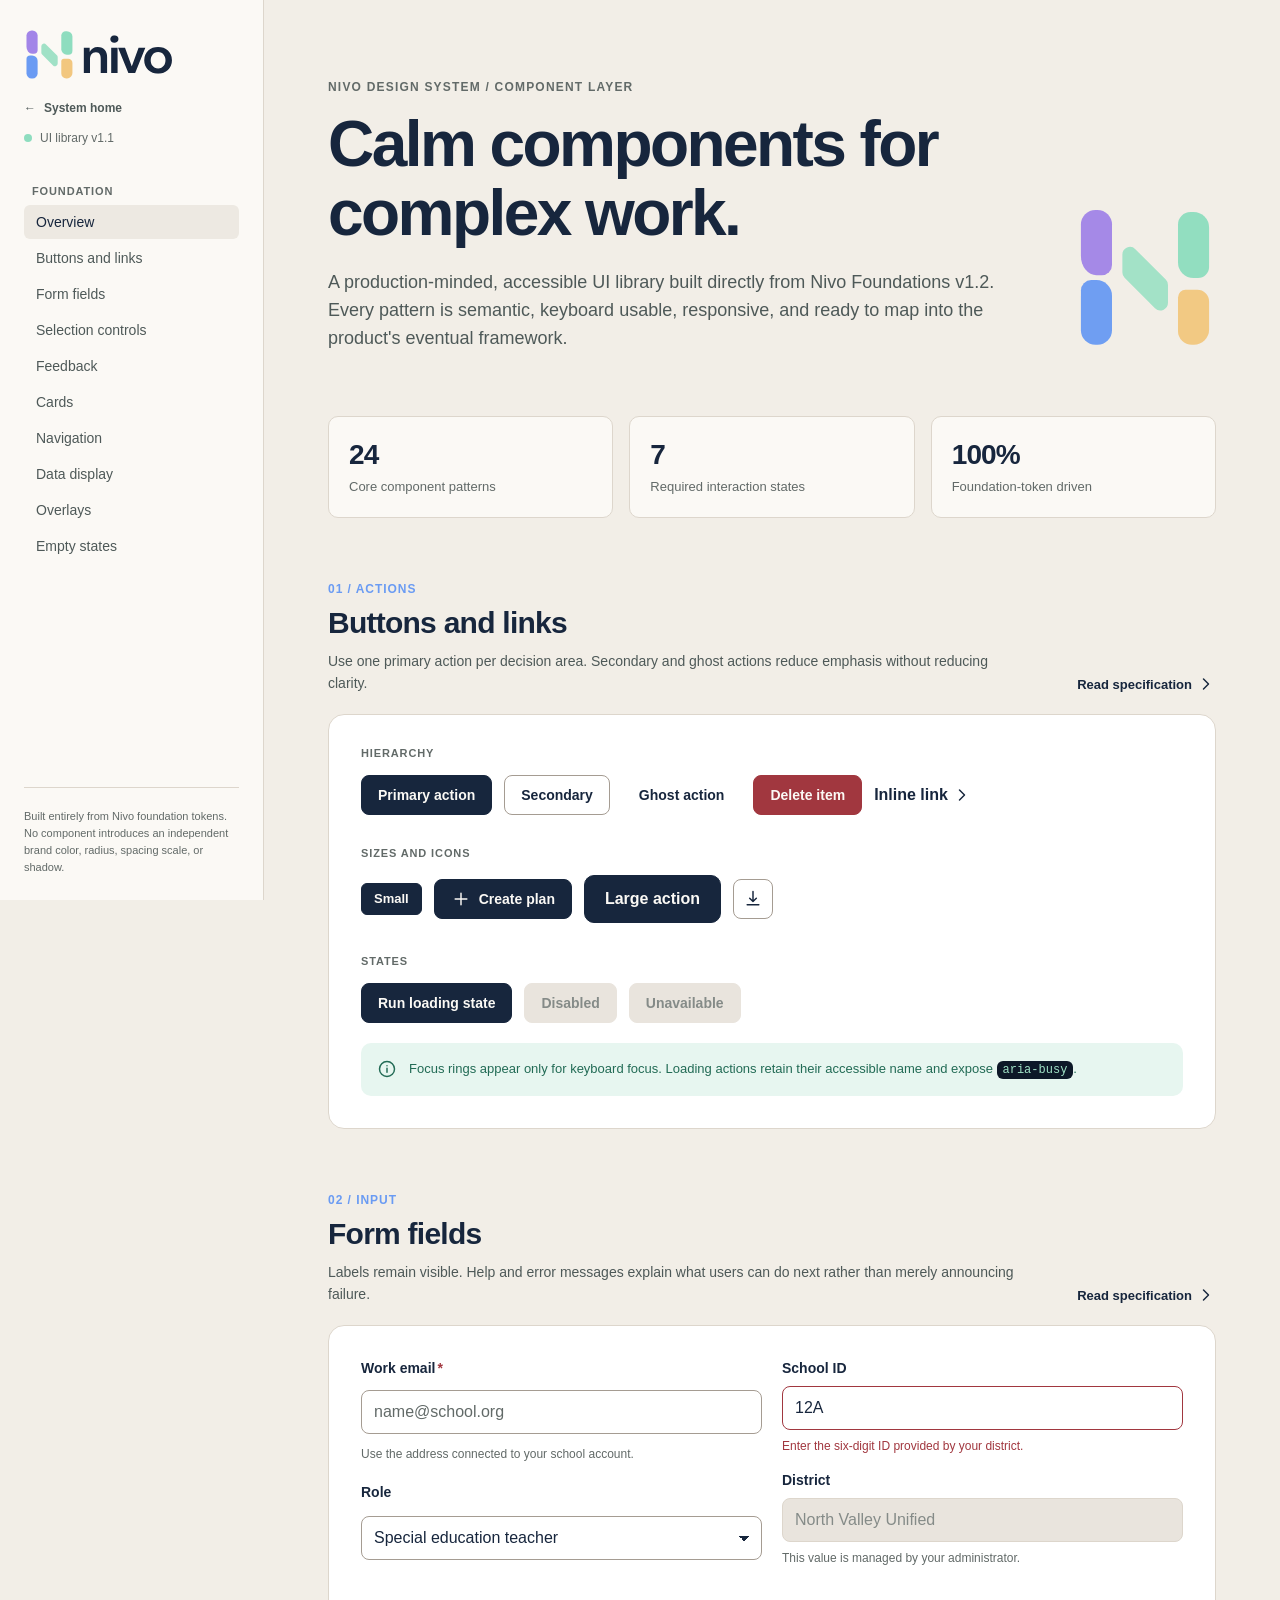
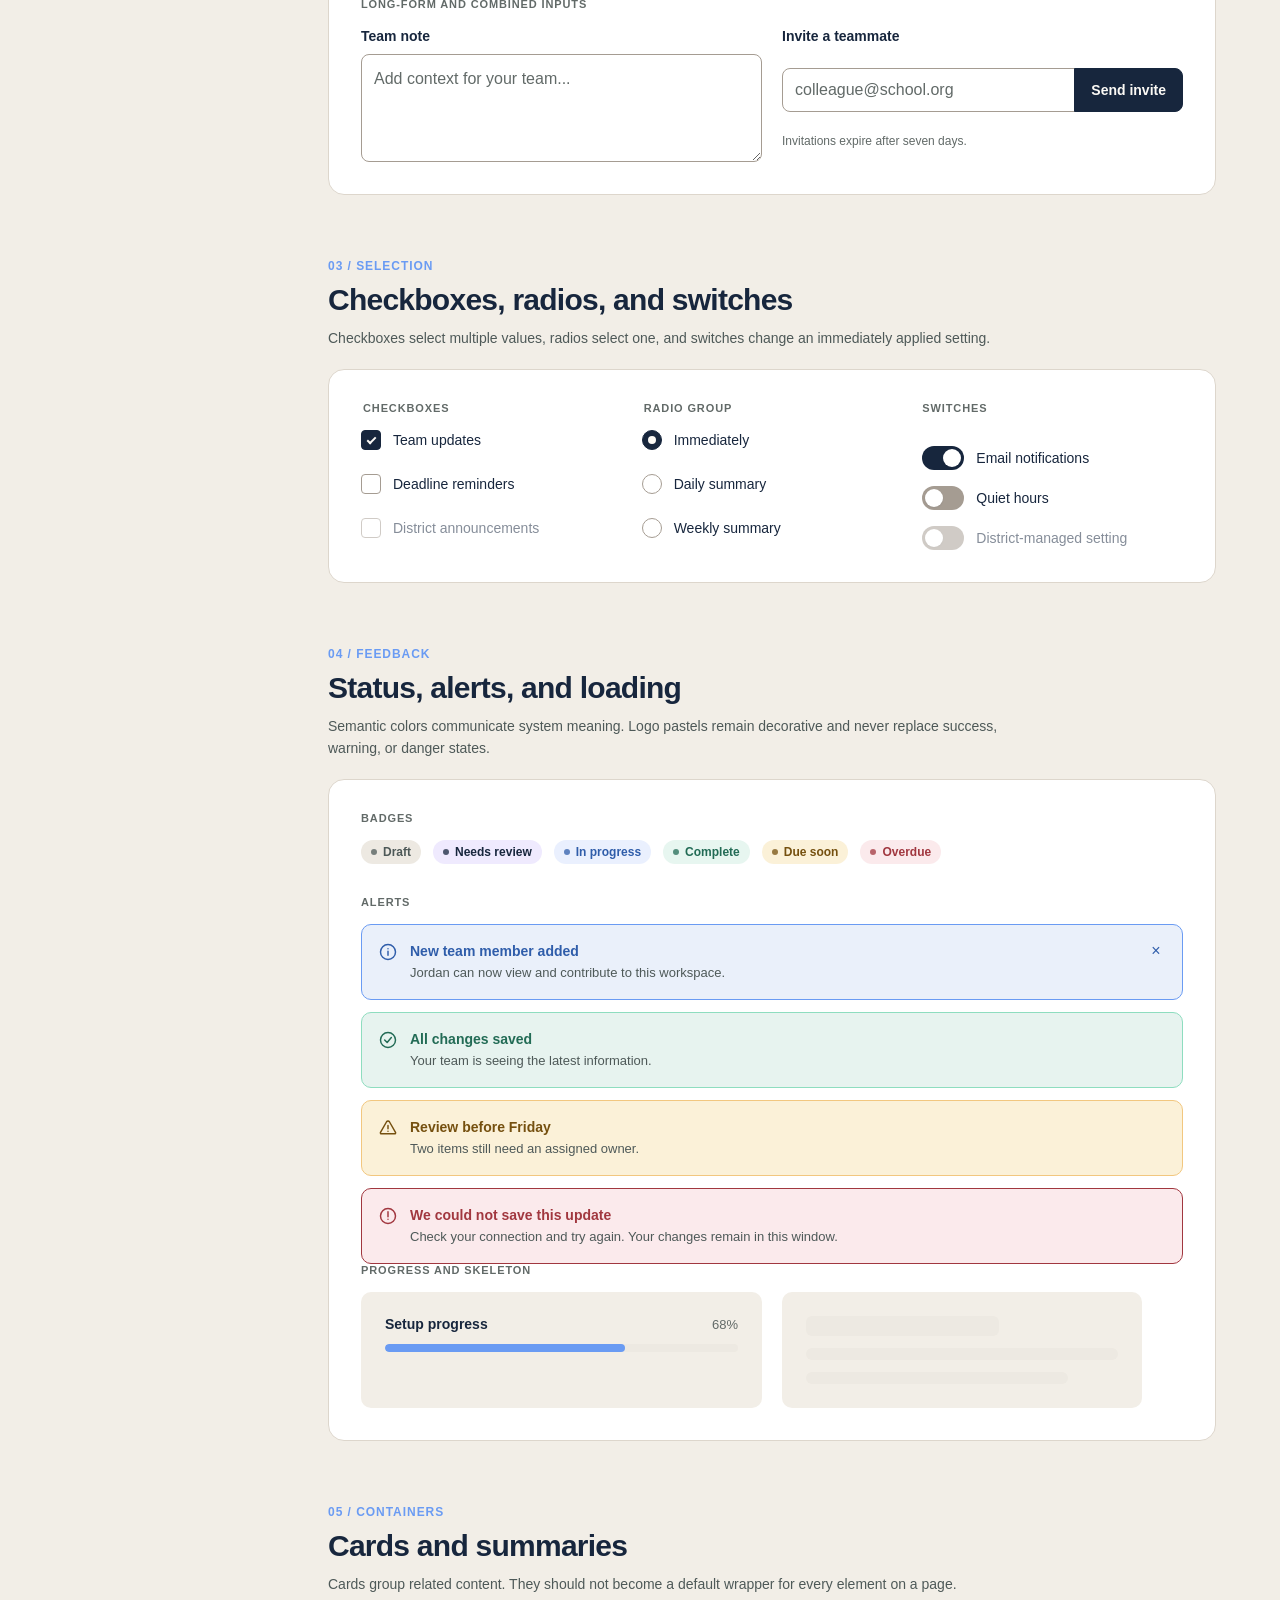
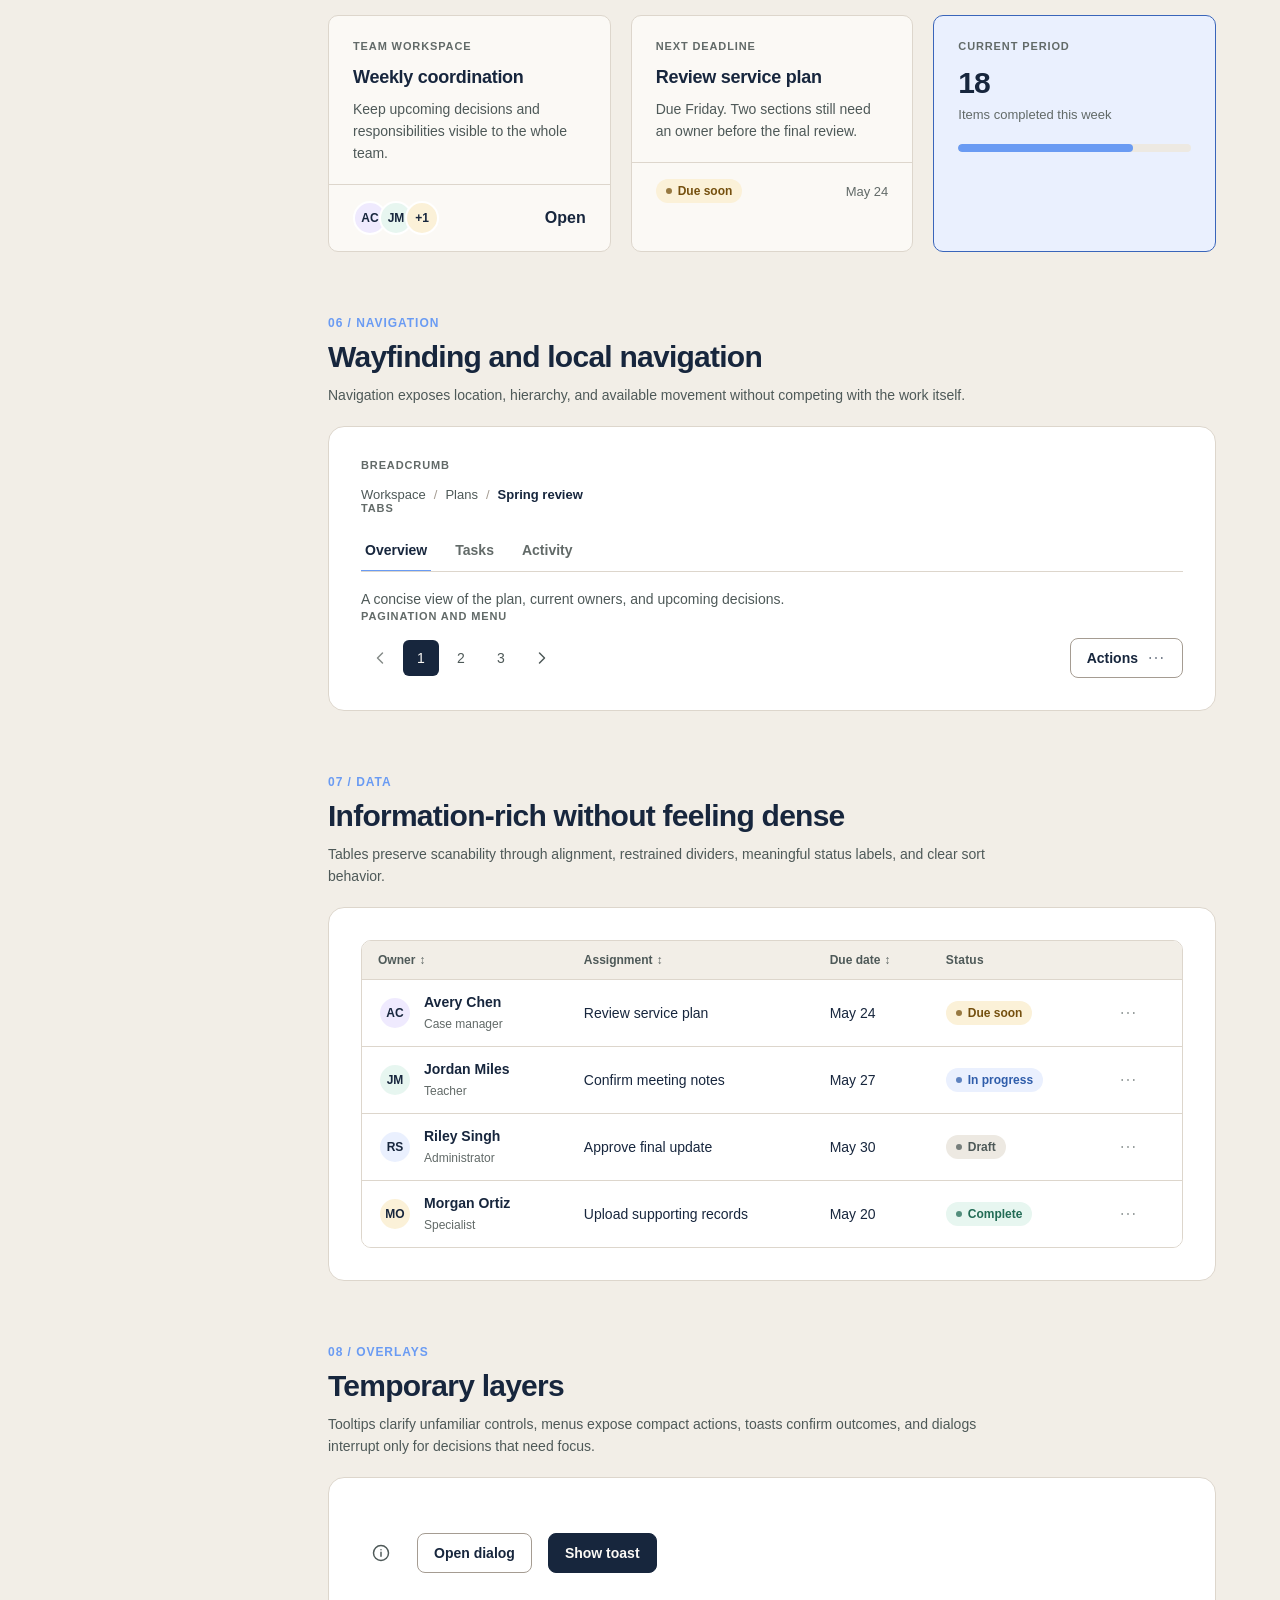
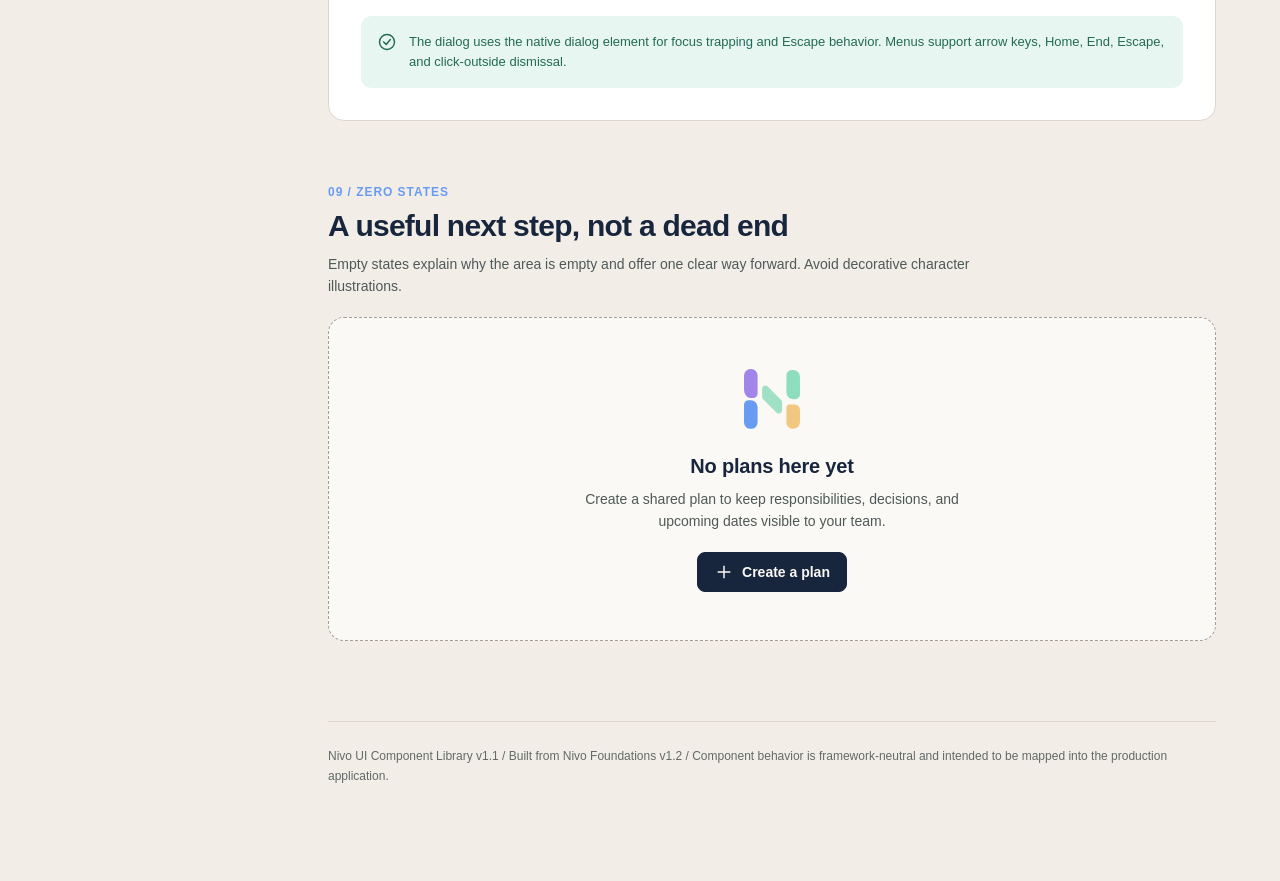
==== commit b47fad1d: "Add Nivo voice and icon systems v1.2" ====
--- a/components/index.html
+++ b/components/index.html
@@ -5,6 +5,7 @@
   <meta name="viewport" content="width=device-width, initial-scale=1">
   <meta name="description" content="Interactive Nivo UI component library built from the approved design-system foundations.">
   <title>Nivo UI Component Library v1.1</title>
+  <link rel="icon" href="../brand/icons/nivo-favicon.svg" type="image/svg+xml">
   <link rel="stylesheet" href="../tokens/tokens.css">
   <link rel="stylesheet" href="nivo-components.css">
   <link rel="stylesheet" href="catalog.css">
@@ -56,7 +57,7 @@
         <div>
           <p class="catalog-eyebrow">Nivo design system / Component layer</p>
           <h1 class="catalog-title">Calm components for complex work.</h1>
-          <p class="catalog-lede">A production-minded, accessible UI library built directly from Nivo Foundations v1. Every pattern is semantic, keyboard usable, responsive, and ready to map into the product's eventual framework.</p>
+          <p class="catalog-lede">A production-minded, accessible UI library built directly from Nivo Foundations v1.2. Every pattern is semantic, keyboard usable, responsive, and ready to map into the product's eventual framework.</p>
         </div>
         <img class="catalog-hero-mark" src="../brand/logo/nivo-mark-color.svg" alt="">
       </header>
@@ -392,7 +393,7 @@
       </section>
 
       <footer class="catalog-footer">
-        Nivo UI Component Library v1.0 / Built from Nivo Foundations v1 / Component behavior is framework-neutral and intended to be mapped into the production application.
+        Nivo UI Component Library v1.1 / Built from Nivo Foundations v1.2 / Component behavior is framework-neutral and intended to be mapped into the production application.
       </footer>
     </main>
   </div>
